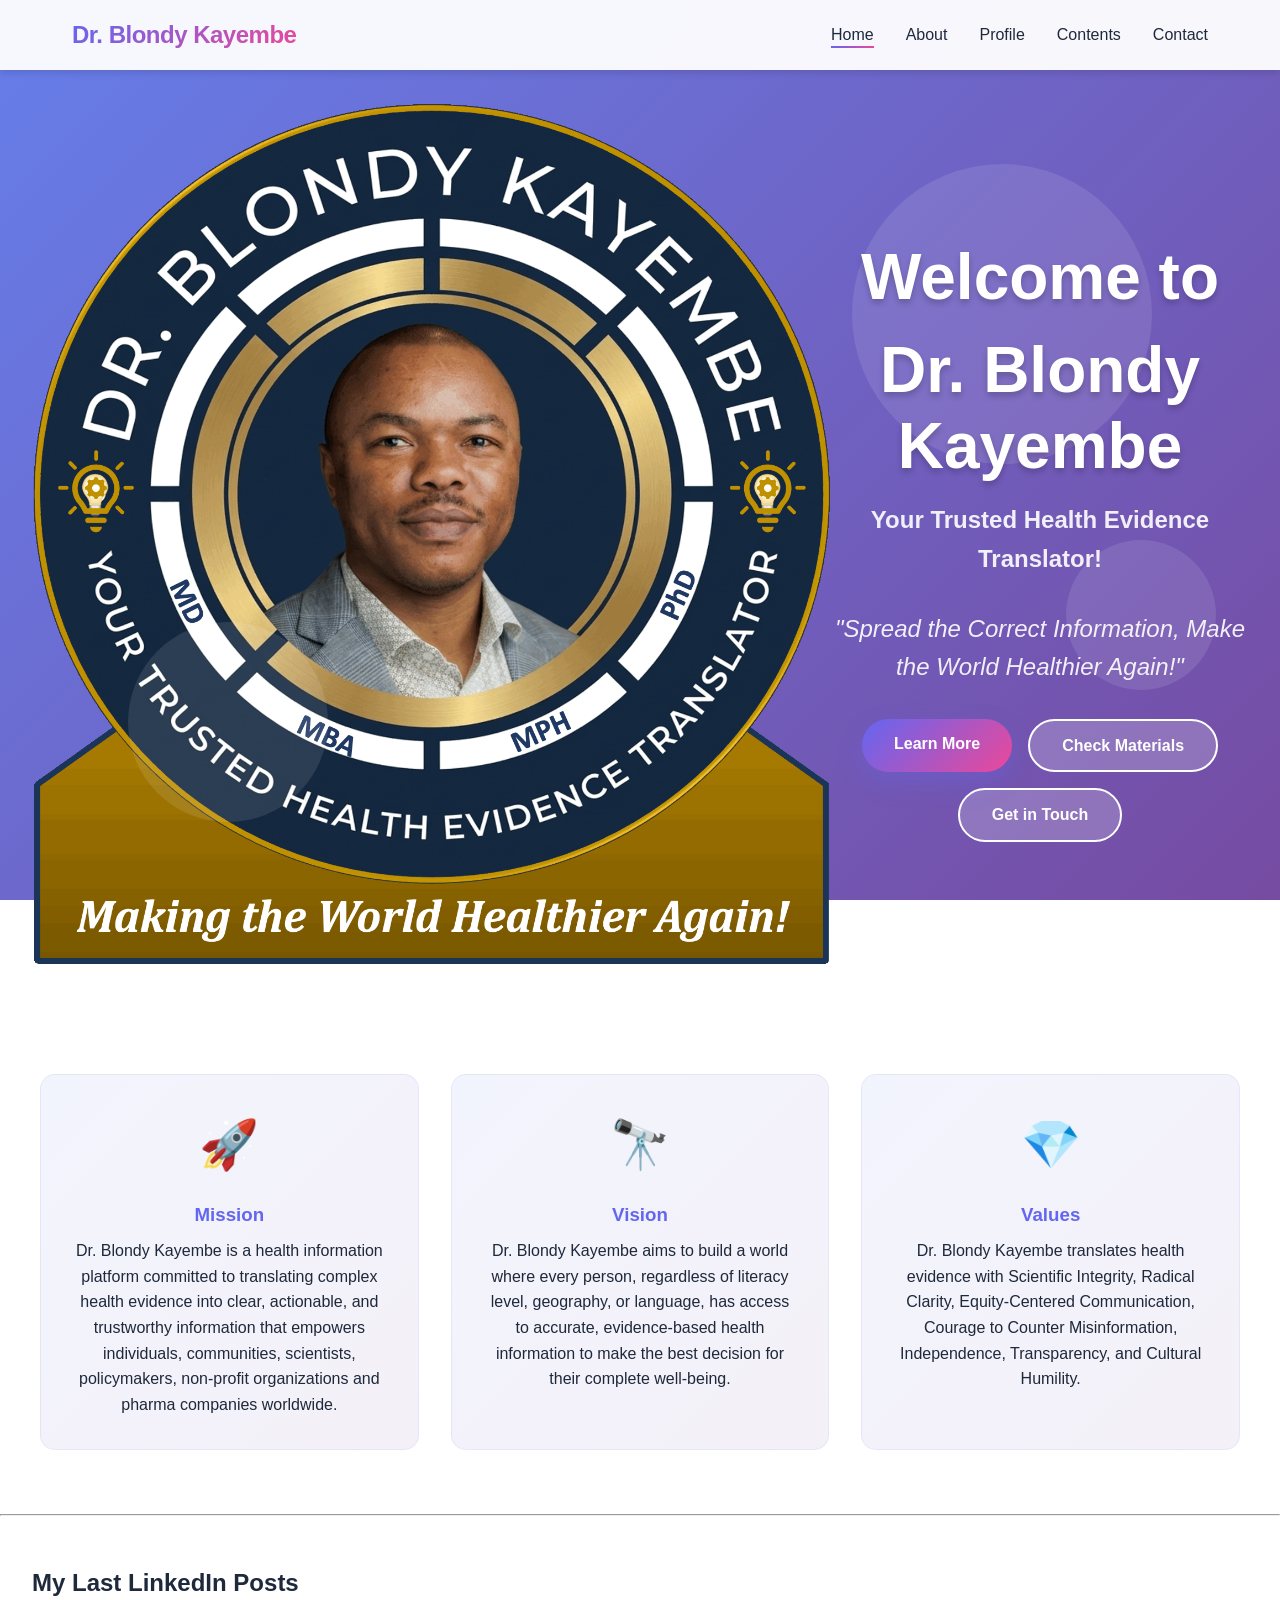
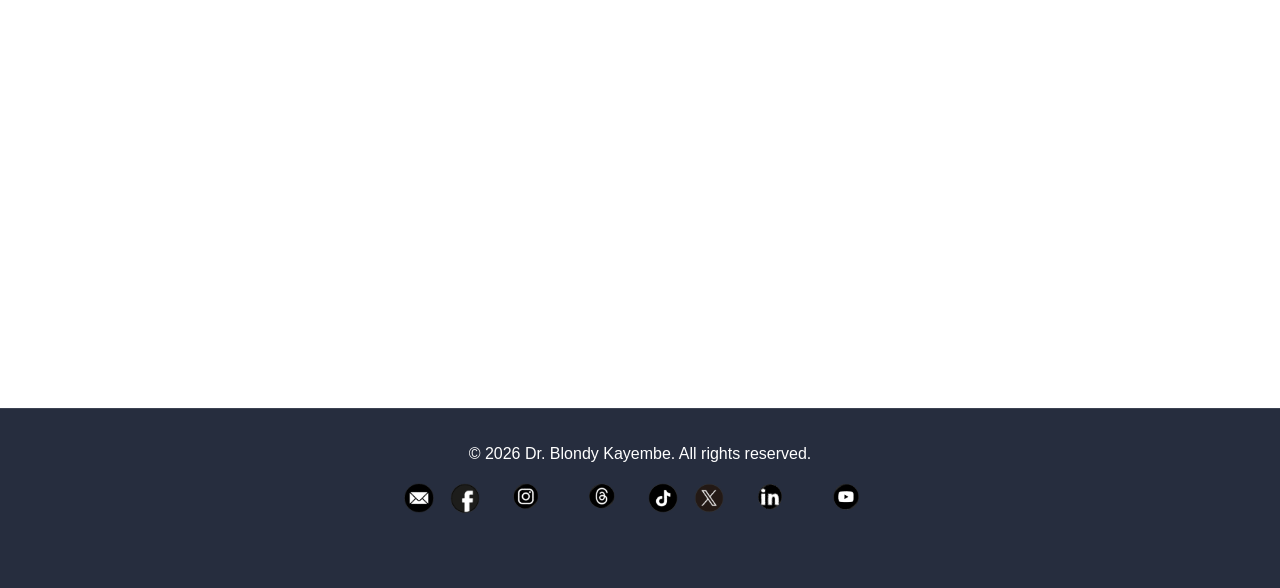
==== index.html @ 21283626 "Update index.html" ====
<!DOCTYPE html>
<html lang="en">
<head>
    <meta charset="UTF-8">
    <meta name="viewport" content="width=device-width, initial-scale=1.0">
    <title>Dr. Blondy Kayembe - Home</title>
    <link rel="stylesheet" href="styles.css">
</head>
<body>
    <nav class="navbar">
        <div class="nav-container">
            <a href="index.html" class="logo">Dr. Blondy Kayembe</a>
            <ul class="nav-menu">
                <li><a href="index.html" class="active">Home</a></li>
                <li><a href="about.html">About</a></li>
                <li><a href="profile.html">Profile</a></li>
                <li><a href="contents.html">Contents</a></li>
                <li><a href="contact.html">Contact</a></li>
            </ul>
        </div>
    </nav>

    <section class="hero">
        <div class="hero-content">
            <h1 class="hero-title">Welcome to</h1>
            <h1 class="hero-title">Dr. Blondy Kayembe</h1>
            <p class="hero-subtitle"><b>Your Trusted Health Evidence Translator!</b></p>
            <p class="hero-subtitle"><i>"Spread the Correct Information, Make the World Healthier Again!"</i></p>
            <div class="hero-buttons">
                <a href="about.html" class="btn btn-primary">Learn More</a>
                <a href="contents.html" class="btn btn-secondary">Check Materials</a>
                <a href="contact.html" class="btn btn-secondary">Get in Touch</a>
            </div>
        </div>
        <div class="hero-image">
            <img width="800" height="auto" src="profile.1.gif" alt="" class="profile-image">
        </div>
        <div class="hero-decoration">
            <div class="floating-shape shape-1"></div>
            <div class="floating-shape shape-2"></div>
            <div class="floating-shape shape-3"></div>
        </div>
    </section>

    <section class="highlights">
        <div class="highlights-container">
            <div class="highlight-card">
                <div class="card-icon">🚀</div>
                <h3>Mission</h3>
                <p>Dr. Blondy Kayembe is a health information platform committed to translating complex health evidence into clear, actionable, 
                    and trustworthy information that empowers individuals, communities, scientists, policymakers, 
                    non-profit organizations and pharma companies worldwide.</p>
            </div>
            <div class="highlight-card">
                <div class="card-icon">🔭</div>
                <h3>Vision</h3>
                <p>Dr. Blondy Kayembe aims to build a world where every person, regardless of literacy level, 
                    geography, or language, has access to accurate, evidence-based health information to make 
                    the best decision for their complete well-being.</p>
            </div>
            <div class="highlight-card">
                <div class="card-icon">💎</div>
                <h3>Values</h3>
                <p>Dr. Blondy Kayembe translates health evidence with Scientific Integrity, Radical Clarity, Equity-Centered 
                    Communication, Courage to Counter Misinformation, Independence, Transparency, and Cultural Humility.</p>
            </div>
        </div>
    </section>

	<hr class="separator">
	<!-- Section LinkedIn -->
	<section class="linkedin-embed">
		<header class="major">
			<h2>My Last LinkedIn Posts</h2>
		</header>
		<div class="linkedin-posts">
			<iframe id= linkedin-post-1 src="https://www.linkedin.com/embed/feed/update/urn:li:share:?collapsed=1" height="350" width="304" frameborder="0" allowfullscreen="" title="Post intégré 1"></iframe>
			<iframe id= linkedin-post-2 src="https://www.linkedin.com/embed/feed/update/urn:li:share:?collapsed=1" height="350" width="304" frameborder="0" allowfullscreen="" title="Post intégré 2"></iframe>
			<iframe id= linkedin-post-3 src="https://www.linkedin.com/embed/feed/update/urn:li:share:?collapsed=1" height="350" width="304" frameborder="0" allowfullscreen="" title="Post intégré 3"></iframe>
		</div>
	</section>
	
    <footer>
        <p>&copy; 2026 Dr. Blondy Kayembe. All rights reserved.</p>
        <div class="footer-links">
                        <p><a href="mailto:contact@drblondykayembe.com" target="_blank">
								<img src="/assets/logos/Mail.gif" alt="Mail" style="width: 30px; height: auto; cursor: pointer;"></a>
                            <a href="https://www.facebook.com/drblondykayembe" target="_blank">
								<img src="/assets/logos/Facebook.gif" alt="Facebook" style="width: 30px; height: auto; cursor: pointer;"></a>
							<a href="https://www.instagram.com/@drblondykayembe" target="_blank">
								<img src="/assets/logos/Instagram.gif" alt="Instagram" style="width: 60px; height: auto; cursor: pointer;"></a>
							<a href="https://www.threads.com/@drblondykayembe" target="_blank">
								<img src="/assets/logos/Threads.gif" alt="Threads" style="width: 60px; height: auto; cursor: pointer;"></a>
							<a href="https://www.tiktok.com/@drblondykayembe" target="_blank">
								<img src="/assets/logos/TikTok.gif" alt="TikTok" style="width: 30px; height: auto; cursor: pointer;"></a>
							<a href="https://www.x.com/drblondykayembe" target="_blank">
								<img src="/assets/logos/Twitter.gif" alt="Twitter" style="width: 30px; height: auto; cursor: pointer;"></a>
							<a href="https://www.linkedin.com/in/drblondykayembe" target="_blank">
								<img src="/assets/logos/LinkedIn.gif" alt="LinkedIn" style="width: 60px; height: auto; cursor: pointer;"></a>
							<a href="https://www.youtube.com/@drblondykayembe" target="_blank">
								<img src="/assets/logos/YouTube.gif" alt="YouTube" style="width: 60px; height: auto; cursor: pointer;"></a>
                        </p>
        </div>
	
    </footer>
</body>
</html>
---- styles.css ----
* {
    margin: 0;
    padding: 0;
    box-sizing: border-box;
}

:root {
    --primary-color: #6366f1;
    --secondary-color: #ec4899;
    --accent-color: #f59e0b;
    --dark-bg: #0f172a;
    --light-bg: #f8fafc;
    --text-dark: #1e293b;
    --text-light: #64748b;
    --border-color: #e2e8f0;
}

body {
    font-family: 'Segoe UI', Tahoma, Geneva, Verdana, sans-serif;
    background: linear-gradient(135deg, #667eea 0%, #764ba2 100%);
    background-attachment: fixed;
    color: var(--text-dark);
    line-height: 1.6;
    overflow-x: hidden;
}

/* Navigation */
.navbar {
    background: rgba(255, 255, 255, 0.95);
    backdrop-filter: blur(10px);
    padding: 1rem 0;
    position: sticky;
    top: 0;
    z-index: 1000;
    box-shadow: 0 4px 6px rgba(0, 0, 0, 0.1);
}

.nav-container {
    max-width: 1200px;
    margin: 0 auto;
    padding: 0 2rem;
    display: flex;
    justify-content: space-between;
    align-items: center;
}

.logo {
    font-size: 1.5rem;
    font-weight: 700;
    background: linear-gradient(135deg, var(--primary-color), var(--secondary-color));
    -webkit-background-clip: text;
    -webkit-text-fill-color: transparent;
    background-clip: text;
    text-decoration: none;
    letter-spacing: -0.5px;
}

.nav-menu {
    display: flex;
    list-style: none;
    gap: 2rem;
}

.nav-menu a {
    text-decoration: none;
    color: var(--text-dark);
    font-weight: 500;
    transition: all 0.3s ease;
    position: relative;
}

.nav-menu a::after {
    content: '';
    position: absolute;
    width: 0;
    height: 2px;
    bottom: -5px;
    left: 0;
    background: linear-gradient(135deg, var(--primary-color), var(--secondary-color));
    transition: width 0.3s ease;
}

.nav-menu a:hover::after,
.nav-menu a.active::after {
    width: 100%;
}

/* Hero Section */
.hero {
    min-height: 90vh;
    display: flex;
    align-items: center;
    justify-content: center;
    position: relative;
    overflow: hidden;
    padding: 2rem;
}

.hero-content {
    z-index: 10;
    text-align: center;
    max-width: 800px;
}

.hero-title {
    font-size: 4rem;
    font-weight: 800;
    color: white;
    margin-bottom: 1rem;
    line-height: 1.2;
    text-shadow: 0 4px 6px rgba(0, 0, 0, 0.2);
    animation: fadeInUp 0.8s ease;
}

.hero-subtitle {
    font-size: 1.5rem;
    color: rgba(255, 255, 255, 0.9);
    margin-bottom: 2rem;
    animation: fadeInUp 0.8s ease 0.2s both;
}

.hero-buttons {
    display: flex;
    gap: 1rem;
    justify-content: center;
    flex-wrap: wrap;
    animation: fadeInUp 0.8s ease 0.4s both;
}

.hero-image {
    order: -1;
    flex: 1;
}

/* Buttons */
.btn {
    padding: 0.75rem 2rem;
    border-radius: 50px;
    text-decoration: none;
    font-weight: 600;
    transition: all 0.3s ease;
    border: none;
    cursor: pointer;
    font-size: 1rem;
    display: inline-block;
}

.btn-primary {
    background: linear-gradient(135deg, var(--primary-color), var(--secondary-color));
    color: white;
    box-shadow: 0 10px 25px rgba(99, 102, 241, 0.3);
}

.btn-primary:hover {
    transform: translateY(-2px);
    box-shadow: 0 15px 35px rgba(99, 102, 241, 0.4);
}

.btn-secondary {
    background: rgba(255, 255, 255, 0.2);
    color: white;
    border: 2px solid white;
    backdrop-filter: blur(10px);
}

.btn-secondary:hover {
    background: rgba(255, 255, 255, 0.3);
    transform: translateY(-2px);
}

/* Floating Shapes */
.hero-decoration {
    position: absolute;
    width: 100%;
    height: 100%;
    top: 0;
    left: 0;
    overflow: hidden;
}

.floating-shape {
    position: absolute;
    border-radius: 50%;
    opacity: 0.1;
}

.shape-1 {
    width: 300px;
    height: 300px;
    background: white;
    top: 10%;
    right: 10%;
    animation: float 6s ease-in-out infinite;
}

.shape-2 {
    width: 200px;
    height: 200px;
    background: white;
    bottom: 20%;
    left: 10%;
    animation: float 8s ease-in-out infinite 1s;
}

.shape-3 {
    width: 150px;
    height: 150px;
    background: white;
    top: 50%;
    right: 5%;
    animation: float 7s ease-in-out infinite 0.5s;
}

@keyframes float {
    0%, 100% { transform: translateY(0px); }
    50% { transform: translateY(-20px); }
}

@keyframes fadeInUp {
    from {
        opacity: 0;
        transform: translateY(30px);
    }
    to {
        opacity: 1;
        transform: translateY(0);
    }
}

/* Highlights Section */
.highlights {
    padding: 4rem 2rem;
    background: white;
}

.highlights-container {
    max-width: 1200px;
    margin: 0 auto;
    display: grid;
    grid-template-columns: repeat(auto-fit, minmax(250px, 1fr));
    gap: 2rem;
}

.highlight-card {
    background: linear-gradient(135deg, #667eea15, #764ba215);
    padding: 2rem;
    border-radius: 15px;
    text-align: center;
    transition: all 0.3s ease;
    border: 1px solid rgba(102, 126, 234, 0.1);
}

.highlight-card:hover {
    transform: translateY(-10px);
    box-shadow: 0 20px 40px rgba(102, 126, 234, 0.15);
}

.card-icon {
    font-size: 3rem;
    margin-bottom: 1rem;
}

.highlight-card h3 {
    color: var(--primary-color);
    margin-bottom: 0.5rem;
}

/* Page Header */
.page-header {
    padding: 4rem 2rem 2rem;
    text-align: center;
    color: white;
}

.page-header h1 {
    font-size: 3rem;
    margin-bottom: 0.5rem;
}

.page-subtitle {
    font-size: 1.2rem;
    opacity: 0.9;
}

/* Main Content Wrapper */
section:not(.hero):not(.highlights) {
    background: white;
    padding: 3rem 2rem;
}

/* About Section */
.about-container {
    max-width: 1200px;
    margin: 0 auto;
    display: grid;
    grid-template-columns: 1fr 1fr;
    gap: 4rem;
    align-items: center;
}

.about-text h2 {
    color: var(--primary-color);
    font-size: 2.5rem;
    margin-bottom: 1.5rem;
}

.about-text h3 {
    color: var(--secondary-color);
    margin-top: 2rem;
    margin-bottom: 1rem;
}

.about-text p {
    color: var(--text-light);
    margin-bottom: 1rem;
    line-height: 1.8;
}

.skills-list {
    list-style: none;
    display: grid;
    grid-template-columns: 1fr 1fr;
    gap: 1rem;
}

.skills-list li {
    background: linear-gradient(135deg, rgba(99, 102, 241, 0.1), rgba(236, 72, 153, 0.1));
    padding: 0.75rem 1rem;
    border-radius: 10px;
    border-left: 3px solid var(--primary-color);
}

.profile-container {
    position: relative;
    height: 400px;
    display: flex;
    align-items: center;
    justify-content: center;
}

.profile-shape {
    width: 250px;
    height: 250px;
    background: linear-gradient(135deg, var(--primary-color), var(--secondary-color));
    border-radius: 30px;
    box-shadow: 0 20px 60px rgba(99, 102, 241, 0.3);
    animation: profilePulse 3s ease-in-out infinite;
}

@keyframes profilePulse {
    0%, 100% { transform: scale(1); }
    50% { transform: scale(1.05); }
}

/* Contents Section */
.contents-container {
    max-width: 1200px;
    margin: 0 auto;
    display: grid;
    grid-template-columns: repeat(auto-fit, minmax(300px, 1fr));
    gap: 2rem;
}

.content-item {
    padding: 2rem;
    background: linear-gradient(135deg, #667eea15, #764ba215);
    border-radius: 15px;
    border-left: 4px solid var(--primary-color);
    transition: all 0.3s ease;
    position: relative;
    overflow: hidden;
}

.content-item::before {
    content: '';
    position: absolute;
    top: 0;
    right: 0;
    width: 100px;
    height: 100px;
    background: linear-gradient(135deg, var(--primary-color), var(--secondary-color));
    opacity: 0.1;
    border-radius: 50%;
}

.content-item:hover {
    transform: translateY(-10px);
    box-shadow: 0 20px 40px rgba(102, 126, 234, 0.15);
}

.content-number {
    font-size: 2.5rem;
    font-weight: 700;
    color: var(--primary-color);
    opacity: 0.2;
    position: absolute;
    top: 1rem;
    right: 1.5rem;
}

.content-item h3 {
    color: var(--primary-color);
    margin-bottom: 0.5rem;
    position: relative;
    z-index: 1;
}

.content-item p {
    color: var(--text-light);
    margin-bottom: 1.5rem;
    position: relative;
    z-index: 1;
}

.content-link {
    color: var(--secondary-color);
    text-decoration: none;
    font-weight: 600;
    transition: all 0.3s ease;
    display: inline-block;
    position: relative;
    z-index: 1;
}

.content-link::after {
    content: '';
    position: absolute;
    width: 0;
    height: 2px;
    bottom: -5px;
    left: 0;
    background: var(--secondary-color);
    transition: width 0.3s ease;
}

.content-link:hover::after {
    width: 100%;
}

/* CTA Section */
.cta-section {
    text-align: center;
    padding: 3rem 2rem;
    background: linear-gradient(135deg, var(--primary-color), var(--secondary-color));
    color: white;
}

.cta-section h2 {
    font-size: 2rem;
    margin-bottom: 0.5rem;
}

.cta-section p {
    font-size: 1.1rem;
    margin-bottom: 2rem;
    opacity: 0.9;
}

/* Contact Section */
.contact-container {
    max-width: 1200px;
    margin: 0 auto;
    display: grid;
    grid-template-columns: 1fr 1fr;
    gap: 4rem;
}

.contact-info h2 {
    color: var(--primary-color);
    font-size: 2rem;
    margin-bottom: 1rem;
}

.contact-info > p {
    color: var(--text-light);
    margin-bottom: 2rem;
    line-height: 1.8;
}

.contact-methods {
    display: flex;
    flex-direction: column;
    gap: 1.5rem;
}

.contact-method {
    padding: 1.5rem;
    background: linear-gradient(135deg, #667eea15, #764ba215);
    border-radius: 10px;
}

.method-icon {
    font-size: 2rem;
    margin-bottom: 0.5rem;
}

.contact-method h3 {
    color: var(--primary-color);
    margin-bottom: 0.5rem;
}

.contact-method p {
    color: var(--text-light);
}

.contact-method a {
    color: var(--secondary-color);
    text-decoration: none;
    font-weight: 600;
}

.contact-form {
    display: flex;
    flex-direction: column;
    gap: 1.5rem;
}

.form-group input,
.form-group textarea {
    width: 100%;
    padding: 0.75rem 1rem;
    border: 2px solid var(--border-color);
    border-radius: 10px;
    font-family: inherit;
    font-size: 1rem;
    transition: all 0.3s ease;
}

.form-group input:focus,
.form-group textarea:focus {
    outline: none;
    border-color: var(--primary-color);
    box-shadow: 0 0 0 3px rgba(99, 102, 241, 0.1);
}

/* Profile Section Styles */
.profile-section {
    background: white;
    padding: 3rem 2rem;
}

.profile-main-container {
    max-width: 1200px;
    margin: 0 auto;
}

.profile-card {
    background: white;
    border-radius: 15px;
    margin-bottom: 2rem;
    border: 1px solid rgba(102, 126, 234, 0.1);
    box-shadow: 0 4px 15px rgba(0, 0, 0, 0.05);
    overflow: hidden;
    transition: all 0.3s ease;
}

.profile-card:hover {
    box-shadow: 0 10px 30px rgba(102, 126, 234, 0.15);
}

.card-header {
    background: linear-gradient(135deg, rgba(99, 102, 241, 0.1), rgba(236, 72, 153, 0.1));
    padding: 1.5rem 2rem;
    border-bottom: 2px solid var(--primary-color);
}

.section-title {
    color: var(--primary-color);
    font-size: 1.8rem;
    margin: 0;
}

.card-content {
    padding: 2rem;
}

/* Education Items */
.education-item {
    display: flex;
    gap: 2rem;
    margin-bottom: 2rem;
    padding-bottom: 2rem;
    border-bottom: 1px solid var(--border-color);
}

.education-item:last-child {
    border-bottom: none;
    margin-bottom: 0;
    padding-bottom: 0;
}

.degree-badge {
    background: linear-gradient(135deg, var(--primary-color), var(--secondary-color));
    color: white;
    padding: 0.5rem 1rem;
    border-radius: 10px;
    font-weight: 700;
    min-width: 60px;
    text-align: center;
    height: fit-content;
}

.degree-info h3 {
    color: var(--primary-color);
    margin-bottom: 0.5rem;
}

.institution {
    color: var(--secondary-color);
    font-weight: 600;
    margin-bottom: 0.25rem;
}

.location {
    color: var(--text-light);
    font-size: 0.95rem;
    font-style: italic;
}

/* Work Experience Items */
.work-item {
    display: flex;
    gap: 2rem;
    margin-bottom: 2rem;
    padding-bottom: 2rem;
    border-bottom: 1px solid var(--border-color);
}

.work-item:last-child {
    border-bottom: none;
    margin-bottom: 0;
    padding-bottom: 0;
}

.work-period {
    background: linear-gradient(135deg, var(--accent-color), #fb923c);
    color: white;
    padding: 0.5rem 1rem;
    border-radius: 10px;
    font-weight: 700;
    min-width: 100px;
    text-align: center;
    height: fit-content;
}

.work-info h3 {
    color: var(--primary-color);
    margin-bottom: 0.5rem;
}

.work-company {
    color: var(--secondary-color);
    font-weight: 600;
    margin-bottom: 0.25rem;
}

.work-location {
    color: var(--text-light);
    font-size: 0.95rem;
    font-style: italic;
}

/* Publication Subsections */
.publication-subsection {
    margin-bottom: 2.5rem;
}

.publication-subsection:last-child {
    margin-bottom: 0;
}

.subsection-title {
    color: var(--secondary-color);
    font-size: 1.3rem;
    margin-bottom: 1rem;
    padding-bottom: 0.75rem;
    border-bottom: 2px solid var(--primary-color);
}

.publication-list {
    list-style: none;
    padding-left: 0;
}

.publication-list li {
    color: var(--text-light);
    line-height: 1.8;
    margin-bottom: 1.2rem;
    padding-left: 1.5rem;
    position: relative;
}

.publication-list li::before {
    content: '•';
    position: absolute;
    left: 0;
    color: var(--primary-color);
    font-weight: bold;
    font-size: 1.2rem;
}

.publication-list li strong {
    color: var(--primary-color);
}

/* Footer */
footer {
    background: rgba(15, 23, 42, 0.9);
    color: white;
    padding: 2rem;
    text-align: center;
    border-top: 1px solid rgba(255, 255, 255, 0.1);
}

.footer-links {
    margin-top: 1rem;
    display: flex;
    justify-content: center;
    gap: 2rem;
}

.footer-links a {
    color: var(--primary-color);
    text-decoration: none;
    transition: all 0.3s ease;
}

.footer-links a:hover {
    color: var(--secondary-color);
    text-decoration: underline;
}

.footer-links p {
    color: white;
    display: flex;
    flex-wrap: wrap;
    gap: 1rem;
    justify-content: center;
}

/* Responsive Design */
@media (max-width: 768px) {
    .hero-title {
        font-size: 2.5rem;
    }

    .hero-subtitle {
        font-size: 1.2rem;
    }

    .nav-menu {
        gap: 0.75rem;
        font-size: 0.9rem;
    }

    .about-container,
    .contact-container {
        grid-template-columns: 1fr;
    }

    .profile-shape {
        width: 200px;
        height: 200px;
    }

    .page-header h1 {
        font-size: 2rem;
    }

    .nav-menu {
        flex-wrap: wrap;
    }

    .education-item,
    .work-item {
        flex-direction: column;
        gap: 1rem;
    }

    .degree-badge,
    .work-period {
        min-width: auto;
        width: fit-content;
    }

    .section-title {
        font-size: 1.4rem;
    }

    .subsection-title {
        font-size: 1.1rem;
    }
}

/* ===== DARK MODE ===== */
html[data-theme="dark"] {
    --primary-color: #818cf8;
    --secondary-color: #ec4899;
    --accent-color: #fbbf24;
    --dark-bg: #0f172a;
    --light-bg: #1e293b;
    --text-dark: #f1f5f9;
    --text-light: #cbd5e1;
    --border-color: #334155;
}

html[data-theme="dark"] body {
    background: #0f172a;
    color: #f1f5f9;
}

html[data-theme="dark"] .navbar {
    background: rgba(15, 23, 42, 0.95);
}

html[data-theme="dark"] section:not(.hero):not(.highlights) {
    background: #1e293b;
}

html[data-theme="dark"] .content-card,
html[data-theme="dark"] .highlight-card,
html[data-theme="dark"] .contact-method,
html[data-theme="dark"] .modal-content {
    background: #1e293b;
    border-color: rgba(148, 163, 184, 0.2);
}

html[data-theme="dark"] input,
html[data-theme="dark"] textarea,
html[data-theme="dark"] select {
    background: #334155;
    color: #f1f5f9;
    border-color: #475569;
}

html[data-theme="dark"] input:focus,
html[data-theme="dark"] textarea:focus,
html[data-theme="dark"] select:focus {
    border-color: #818cf8;
}

/* Dark mode toggle button */
.dark-mode-toggle {
    background: none;
    border: none;
    font-size: 1.5rem;
    cursor: pointer;
    transition: transform 0.3s ease;
    padding: 0.5rem;
}

.dark-mode-toggle:hover {
    transform: scale(1.2);
}

/* ===== CONTENT DETAIL MODAL ===== */
.content-detail-modal-content {
    max-width: 900px;
    max-height: 90vh;
    overflow-y: auto;
}

.detail-header {
    padding: 2rem;
    background: linear-gradient(135deg, var(--primary-color), var(--secondary-color));
    color: white;
    border-radius: 15px 15px 0 0;
}

.detail-header h1 {
    margin: 0 0 1rem 0;
    font-size: 2rem;
}

.detail-meta {
    display: flex;
    gap: 1rem;
    flex-wrap: wrap;
}

.detail-date,
.detail-type {
    background: rgba(255, 255, 255, 0.2);
    padding: 0.5rem 1rem;
    border-radius: 20px;
    font-size: 0.9rem;
}

.detail-content {
    padding: 2rem;
}

/* Rating Section */
.rating-section,
.share-section,
.comments-section {
    margin-bottom: 2rem;
    padding-bottom: 2rem;
    border-bottom: 2px solid var(--border-color);
}

.rating-section h3,
.share-section h3,
.comments-section h3 {
    color: var(--primary-color);
    margin-bottom: 1rem;
}

.rating-display {
    display: flex;
    align-items: center;
    gap: 1rem;
}

.stars {
    display: flex;
    gap: 0.5rem;
}

.star {
    font-size: 2rem;
    cursor: pointer;
    color: #d1d5db;
    transition: all 0.2s ease;
}

.star:hover,
.star.active {
    color: var(--accent-color);
    transform: scale(1.2);
}

.star.filled {
    color: var(--accent-color);
}

.rating-text {
    color: var(--text-light);
    font-weight: 500;
}

/* Share Section */
.share-buttons {
    display: flex;
    gap: 1rem;
    flex-wrap: wrap;
}

.share-btn {
    width: 50px;
    height: 50px;
    border-radius: 50%;
    border: 2px solid var(--primary-color);
    background: white;
    color: var(--primary-color);
    cursor: pointer;
    font-weight: 700;
    font-size: 1.2rem;
    transition: all 0.3s ease;
    display: flex;
    align-items: center;
    justify-content: center;
}

.share-btn:hover {
    background: var(--primary-color);
    color: white;
    transform: translateY(-3px);
    box-shadow: 0 10px 25px rgba(99, 102, 241, 0.3);
}

.facebook-share:hover { border-color: #1877f2; }
.twitter-share:hover { border-color: #000000; }
.whatsapp-share:hover { border-color: #25d366; }
.linkedin-share:hover { border-color: #0a66c2; }
.email-share:hover { border-color: #ea4335; }
.copy-link:hover { border-color: #6366f1; }

html[data-theme="dark"] .share-btn {
    background: #334155;
}

html[data-theme="dark"] .share-btn:hover {
    background: var(--primary-color);
}

/* Comments Section */
.comment-form {
    display: flex;
    flex-direction: column;
    gap: 1rem;
    margin-bottom: 2rem;
    padding: 1.5rem;
    background: linear-gradient(135deg, #667eea15, #764ba215);
    border-radius: 10px;
}

.comment-input {
    padding: 1rem;
    border: 2px solid var(--border-color);
    border-radius: 8px;
    font-family: inherit;
    font-size: 1rem;
    resize: vertical;
}

.comment-input:focus {
    outline: none;
    border-color: var(--primary-color);
    box-shadow: 0 0 0 3px rgba(99, 102, 241, 0.1);
}

.comments-list {
    display: flex;
    flex-direction: column;
    gap: 1rem;
}

.comment {
    padding: 1.5rem;
    background: linear-gradient(135deg, #667eea08, #764ba208);
    border-left: 3px solid var(--primary-color);
    border-radius: 8px;
    animation: slideIn 0.3s ease;
}

.comment-header {
    display: flex;
    justify-content: space-between;
    align-items: center;
    margin-bottom: 0.5rem;
}

.comment-header strong {
    color: var(--primary-color);
}

.comment-date {
    color: var(--text-light);
    font-size: 0.85rem;
}

.comment-text {
    color: var(--text-dark);
    line-height: 1.6;
    margin: 0;
}

.no-comments {
    text-align: center;
    color: var(--text-light);
    padding: 2rem;
    font-style: italic;
}

/* Detail Actions */
.detail-actions {
    display: flex;
    gap: 1rem;
    margin-top: 2rem;
    padding-top: 2rem;
    border-top: 2px solid var(--border-color);
}

.detail-actions .btn {
    flex: 1;
}

/* ===== PRINT STYLES ===== */
.print-modal-content {
    max-width: 900px;
    max-height: 90vh;
    overflow-y: auto;
}

.print-header {
    display: flex;
    justify-content: space-between;
    align-items: center;
    padding: 2rem;
    border-bottom: 2px solid var(--border-color);
    gap: 1rem;
}

.print-header h1 {
    margin: 0;
    flex: 1;
    color: var(--primary-color);
}

.print-preview {
    padding: 2rem;
}

.print-content {
    background: white;
    padding: 2rem;
    border-radius: 10px;
}

.print-content h1 {
    color: var(--primary-color);
    margin-bottom: 1rem;
}

.print-meta {
    color: var(--text-light);
    margin-bottom: 2rem;
    padding-bottom: 1rem;
    border-bottom: 1px solid var(--border-color);
}

.print-content img {
    max-width: 100%;
    height: auto;
    margin: 2rem 0;
    border-radius: 8px;
}

.print-footer {
    margin-top: 3rem;
    padding-top: 2rem;
    border-top: 1px solid var(--border-color);
    text-align: center;
    color: var(--text-light);
    font-size: 0.9rem;
}

/* Print Preview Styles */
@media print {
    body {
        background: white;
    }

    .navbar,
    .content-controls,
    .filter-controls,
    .detail-actions,
    .card-actions,
    .print-header,
    .close,
    .favorite-btn,
    .share-buttons,
    .comment-form {
        display: none !important;
    }

    .print-modal-content,
    .content-detail-modal-content {
        margin: 0;
        padding: 0;
        max-width: 100%;
        max-height: 100%;
        box-shadow: none;
        border: none;
    }

    .modal {
        position: static;
        z-index: auto;
    }

    .print-content {
        page-break-inside: avoid;
        box-shadow: none;
        border: none;
        padding: 0;
    }

    .print-content img {
        page-break-inside: avoid;
        max-width: 100%;
    }
}

/* ===== SHARE MODAL ===== */
.share-modal-content {
    max-width: 500px;
}

.share-modal-content h2 {
    color: var(--primary-color);
    margin-top: 0;
}

.share-options {
    display: flex;
    flex-direction: column;
    gap: 2rem;
}

.share-option {
    padding: 1.5rem;
    background: linear-gradient(135deg, #667eea15, #764ba215);
    border-radius: 10px;
}

.share-option h4 {
    color: var(--secondary-color);
    margin-top: 0;
    margin-bottom: 1rem;
}

.copy-link-box {
    display: flex;
    gap: 1rem;
}

.share-link-input {
    flex: 1;
    padding: 0.75rem;
    border: 2px solid var(--border-color);
    border-radius: 8px;
    font-family: monospace;
    font-size: 0.9rem;
}

.qr-code-container {
    text-align: center;
    padding: 1rem;
    background: white;
    border-radius: 8px;
}

.qr-code-container canvas {
    max-width: 200px;
}

/* ===== CARD STATS ===== */
.card-stats {
    display: flex;
    gap: 1rem;
    margin-bottom: 1rem;
    color: var(--text-light);
    font-size: 0.9rem;
}

.stat {
    display: flex;
    align-items: center;
    gap: 0.25rem;
}

/* ===== RESPONSIVE ADJUSTMENTS ===== */
@media (max-width: 768px) {
    .detail-header {
        padding: 1.5rem;
    }

    .detail-header h1 {
        font-size: 1.5rem;
    }

    .detail-meta {
        flex-direction: column;
    }

    .detail-content {
        padding: 1rem;
    }

    .share-buttons {
        justify-content: space-around;
    }

    .print-header {
        flex-direction: column;
        align-items: flex-start;
    }

    .rating-section,
    .share-section,
    .comments-section {
        margin-bottom: 1.5rem;
        padding-bottom: 1.5rem;
    }

    .detail-actions {
        flex-direction: column;
    }

    .print-content {
        padding: 1rem;
    }
}

@media (max-width: 480px) {
    .share-btn {
        width: 40px;
        height: 40px;
        font-size: 1rem;
    }

    .star {
        font-size: 1.5rem;
    }

    .copy-link-box {
        flex-direction: column;
    }

    .share-link-input {
        width: 100%;
    }
}
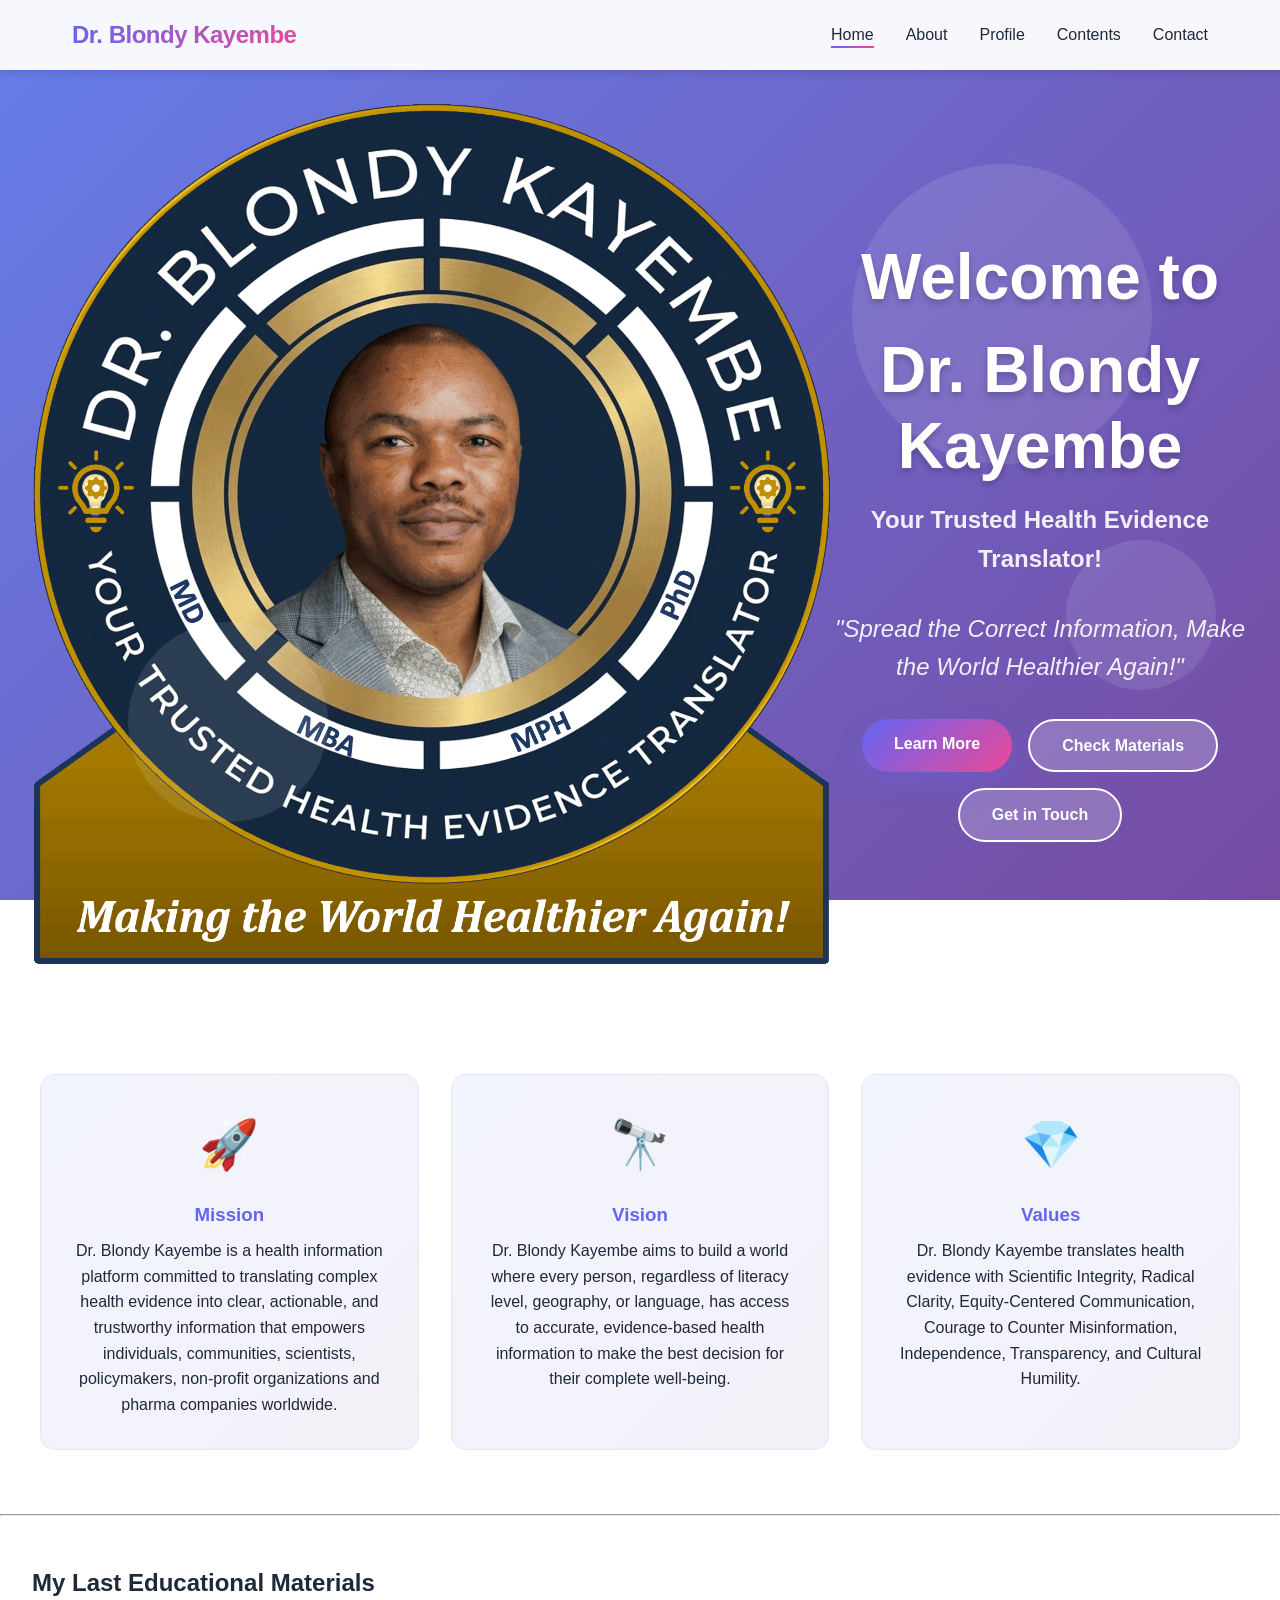
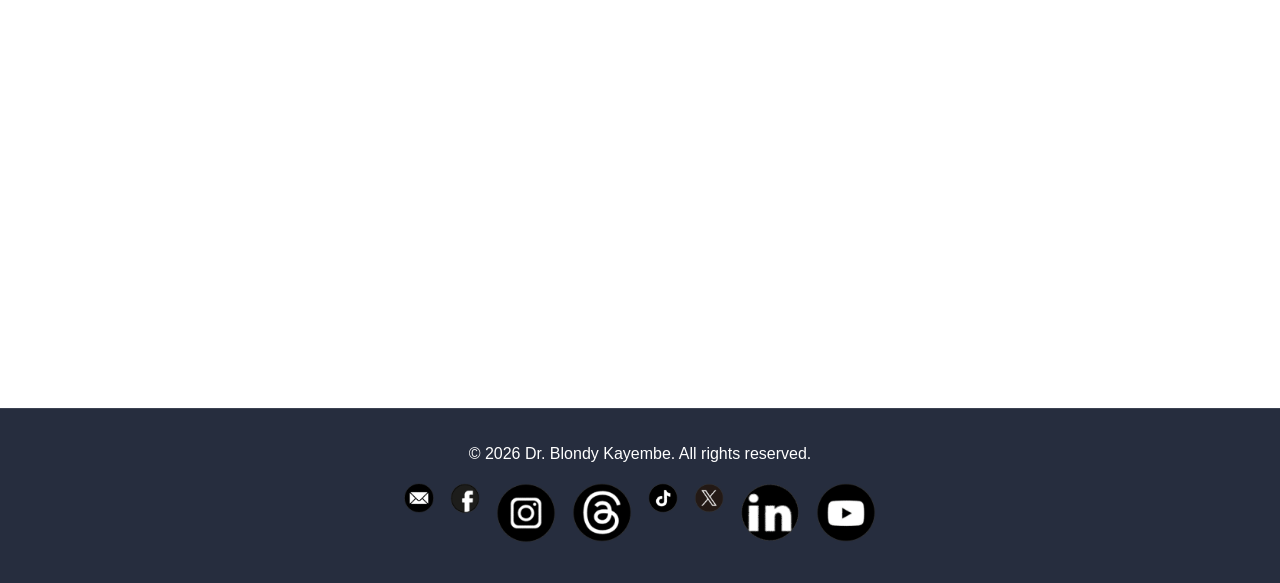
==== commit 3d3a6194: "Update index.html" ====
--- a/index.html
+++ b/index.html
@@ -71,7 +71,7 @@
 	<!-- Section LinkedIn -->
 	<section class="linkedin-embed">
 		<header class="major">
-			<h2>My Last LinkedIn Posts</h2>
+			<h2>My Last Educational Materials</h2>
 		</header>
 		<div class="linkedin-posts">
 			<iframe id= linkedin-post-1 src="https://www.linkedin.com/embed/feed/update/urn:li:share:?collapsed=1" height="350" width="304" frameborder="0" allowfullscreen="" title="Post intégré 1"></iframe>
@@ -88,17 +88,17 @@
                             <a href="https://www.facebook.com/drblondykayembe" target="_blank">
 								<img src="/assets/logos/Facebook.gif" alt="Facebook" style="width: 30px; height: auto; cursor: pointer;"></a>
 							<a href="https://www.instagram.com/@drblondykayembe" target="_blank">
-								<img src="/assets/logos/Instagram.gif" alt="Instagram" style="width: 60px; height: auto; cursor: pointer;"></a>
+								<img src="/assets/logos/Instagram2.gif" alt="Instagram" style="width: 60px; height: auto; cursor: pointer;"></a>
 							<a href="https://www.threads.com/@drblondykayembe" target="_blank">
-								<img src="/assets/logos/Threads.gif" alt="Threads" style="width: 60px; height: auto; cursor: pointer;"></a>
+								<img src="/assets/logos/Threads2.gif" alt="Threads" style="width: 60px; height: auto; cursor: pointer;"></a>
 							<a href="https://www.tiktok.com/@drblondykayembe" target="_blank">
 								<img src="/assets/logos/TikTok.gif" alt="TikTok" style="width: 30px; height: auto; cursor: pointer;"></a>
 							<a href="https://www.x.com/drblondykayembe" target="_blank">
 								<img src="/assets/logos/Twitter.gif" alt="Twitter" style="width: 30px; height: auto; cursor: pointer;"></a>
 							<a href="https://www.linkedin.com/in/drblondykayembe" target="_blank">
-								<img src="/assets/logos/LinkedIn.gif" alt="LinkedIn" style="width: 60px; height: auto; cursor: pointer;"></a>
+								<img src="/assets/logos/LinkedIn2.gif" alt="LinkedIn" style="width: 60px; height: auto; cursor: pointer;"></a>
 							<a href="https://www.youtube.com/@drblondykayembe" target="_blank">
-								<img src="/assets/logos/YouTube.gif" alt="YouTube" style="width: 60px; height: auto; cursor: pointer;"></a>
+								<img src="/assets/logos/YouTube2.gif" alt="YouTube" style="width: 60px; height: auto; cursor: pointer;"></a>
                         </p>
         </div>
 	
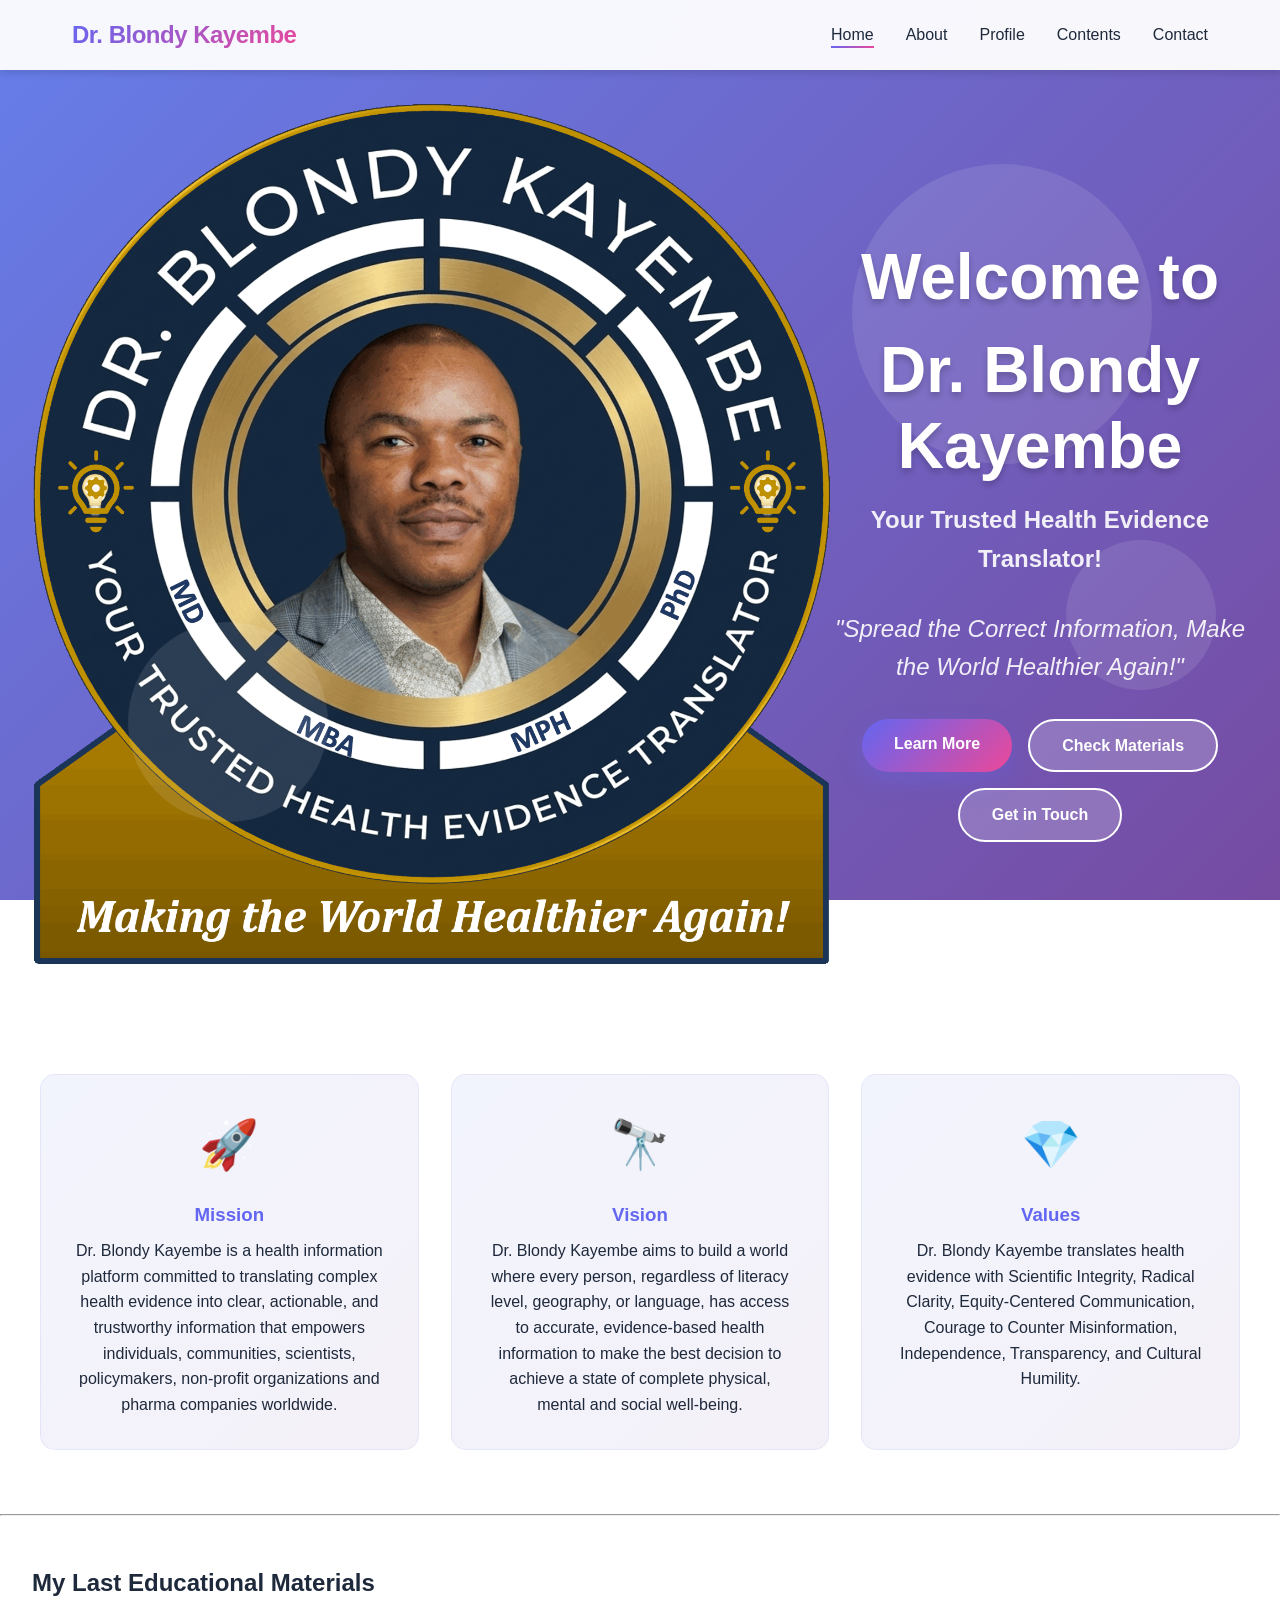
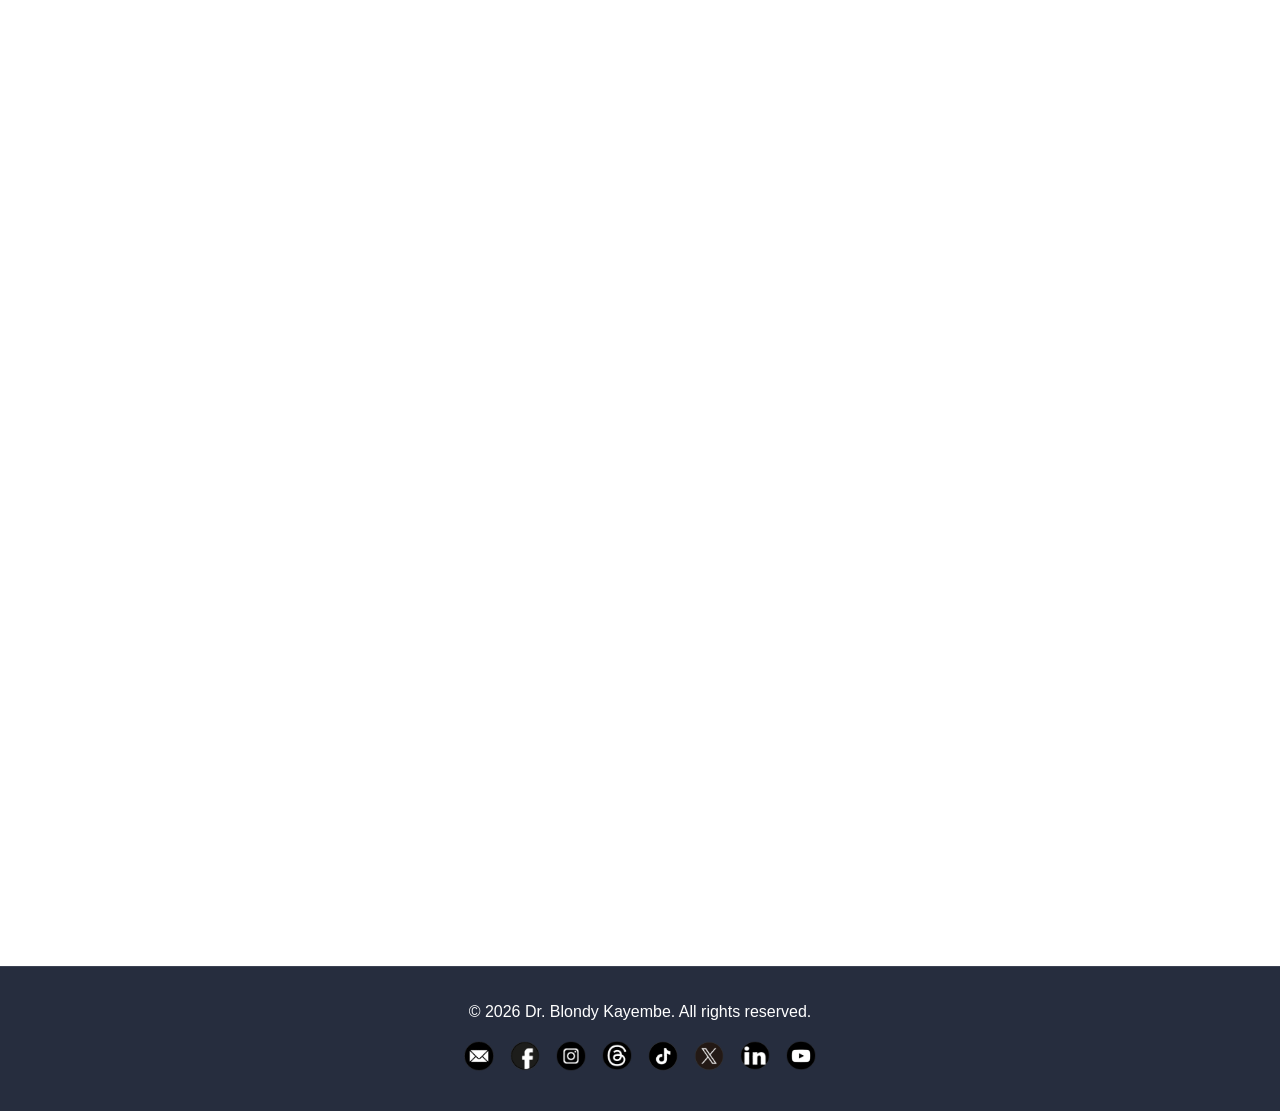
==== commit 46b0a9fc: "Update index.html" ====
--- a/index.html
+++ b/index.html
@@ -56,7 +56,7 @@
                 <h3>Vision</h3>
                 <p>Dr. Blondy Kayembe aims to build a world where every person, regardless of literacy level, 
                     geography, or language, has access to accurate, evidence-based health information to make 
-                    the best decision for their complete well-being.</p>
+                    the best decision to achieve a state of complete physical, mental and social well-being.</p>
             </div>
             <div class="highlight-card">
                 <div class="card-icon">💎</div>
@@ -74,9 +74,9 @@
 			<h2>My Last Educational Materials</h2>
 		</header>
 		<div class="linkedin-posts">
-			<iframe id= linkedin-post-1 src="https://www.linkedin.com/embed/feed/update/urn:li:share:?collapsed=1" height="350" width="304" frameborder="0" allowfullscreen="" title="Post intégré 1"></iframe>
-			<iframe id= linkedin-post-2 src="https://www.linkedin.com/embed/feed/update/urn:li:share:?collapsed=1" height="350" width="304" frameborder="0" allowfullscreen="" title="Post intégré 2"></iframe>
-			<iframe id= linkedin-post-3 src="https://www.linkedin.com/embed/feed/update/urn:li:share:?collapsed=1" height="350" width="304" frameborder="0" allowfullscreen="" title="Post intégré 3"></iframe>
+			<iframe id= linkedin-post-1 src="https://www.linkedin.com/embed/feed/update/urn:li:share:?collapsed=1" height="450" width="404" frameborder="0" allowfullscreen="" title="Post intégré 1"></iframe>
+			<iframe id= linkedin-post-2 src="https://www.linkedin.com/embed/feed/update/urn:li:share:?collapsed=1" height="450" width="404" frameborder="0" allowfullscreen="" title="Post intégré 2"></iframe>
+			<iframe id= linkedin-post-3 src="https://www.linkedin.com/embed/feed/update/urn:li:share:?collapsed=1" height="450" width="404" frameborder="0" allowfullscreen="" title="Post intégré 3"></iframe>
 		</div>
 	</section>
 	
@@ -88,17 +88,17 @@
                             <a href="https://www.facebook.com/drblondykayembe" target="_blank">
 								<img src="/assets/logos/Facebook.gif" alt="Facebook" style="width: 30px; height: auto; cursor: pointer;"></a>
 							<a href="https://www.instagram.com/@drblondykayembe" target="_blank">
-								<img src="/assets/logos/Instagram2.gif" alt="Instagram" style="width: 60px; height: auto; cursor: pointer;"></a>
+								<img src="/assets/logos/Instagram2.gif" alt="Instagram" style="width: 30px; height: auto; cursor: pointer;"></a>
 							<a href="https://www.threads.com/@drblondykayembe" target="_blank">
-								<img src="/assets/logos/Threads2.gif" alt="Threads" style="width: 60px; height: auto; cursor: pointer;"></a>
+								<img src="/assets/logos/Threads2.gif" alt="Threads" style="width: 30px; height: auto; cursor: pointer;"></a>
 							<a href="https://www.tiktok.com/@drblondykayembe" target="_blank">
 								<img src="/assets/logos/TikTok.gif" alt="TikTok" style="width: 30px; height: auto; cursor: pointer;"></a>
 							<a href="https://www.x.com/drblondykayembe" target="_blank">
 								<img src="/assets/logos/Twitter.gif" alt="Twitter" style="width: 30px; height: auto; cursor: pointer;"></a>
 							<a href="https://www.linkedin.com/in/drblondykayembe" target="_blank">
-								<img src="/assets/logos/LinkedIn2.gif" alt="LinkedIn" style="width: 60px; height: auto; cursor: pointer;"></a>
+								<img src="/assets/logos/LinkedIn2.gif" alt="LinkedIn" style="width: 30px; height: auto; cursor: pointer;"></a>
 							<a href="https://www.youtube.com/@drblondykayembe" target="_blank">
-								<img src="/assets/logos/YouTube2.gif" alt="YouTube" style="width: 60px; height: auto; cursor: pointer;"></a>
+								<img src="/assets/logos/YouTube2.gif" alt="YouTube" style="width: 30px; height: auto; cursor: pointer;"></a>
                         </p>
         </div>
 	
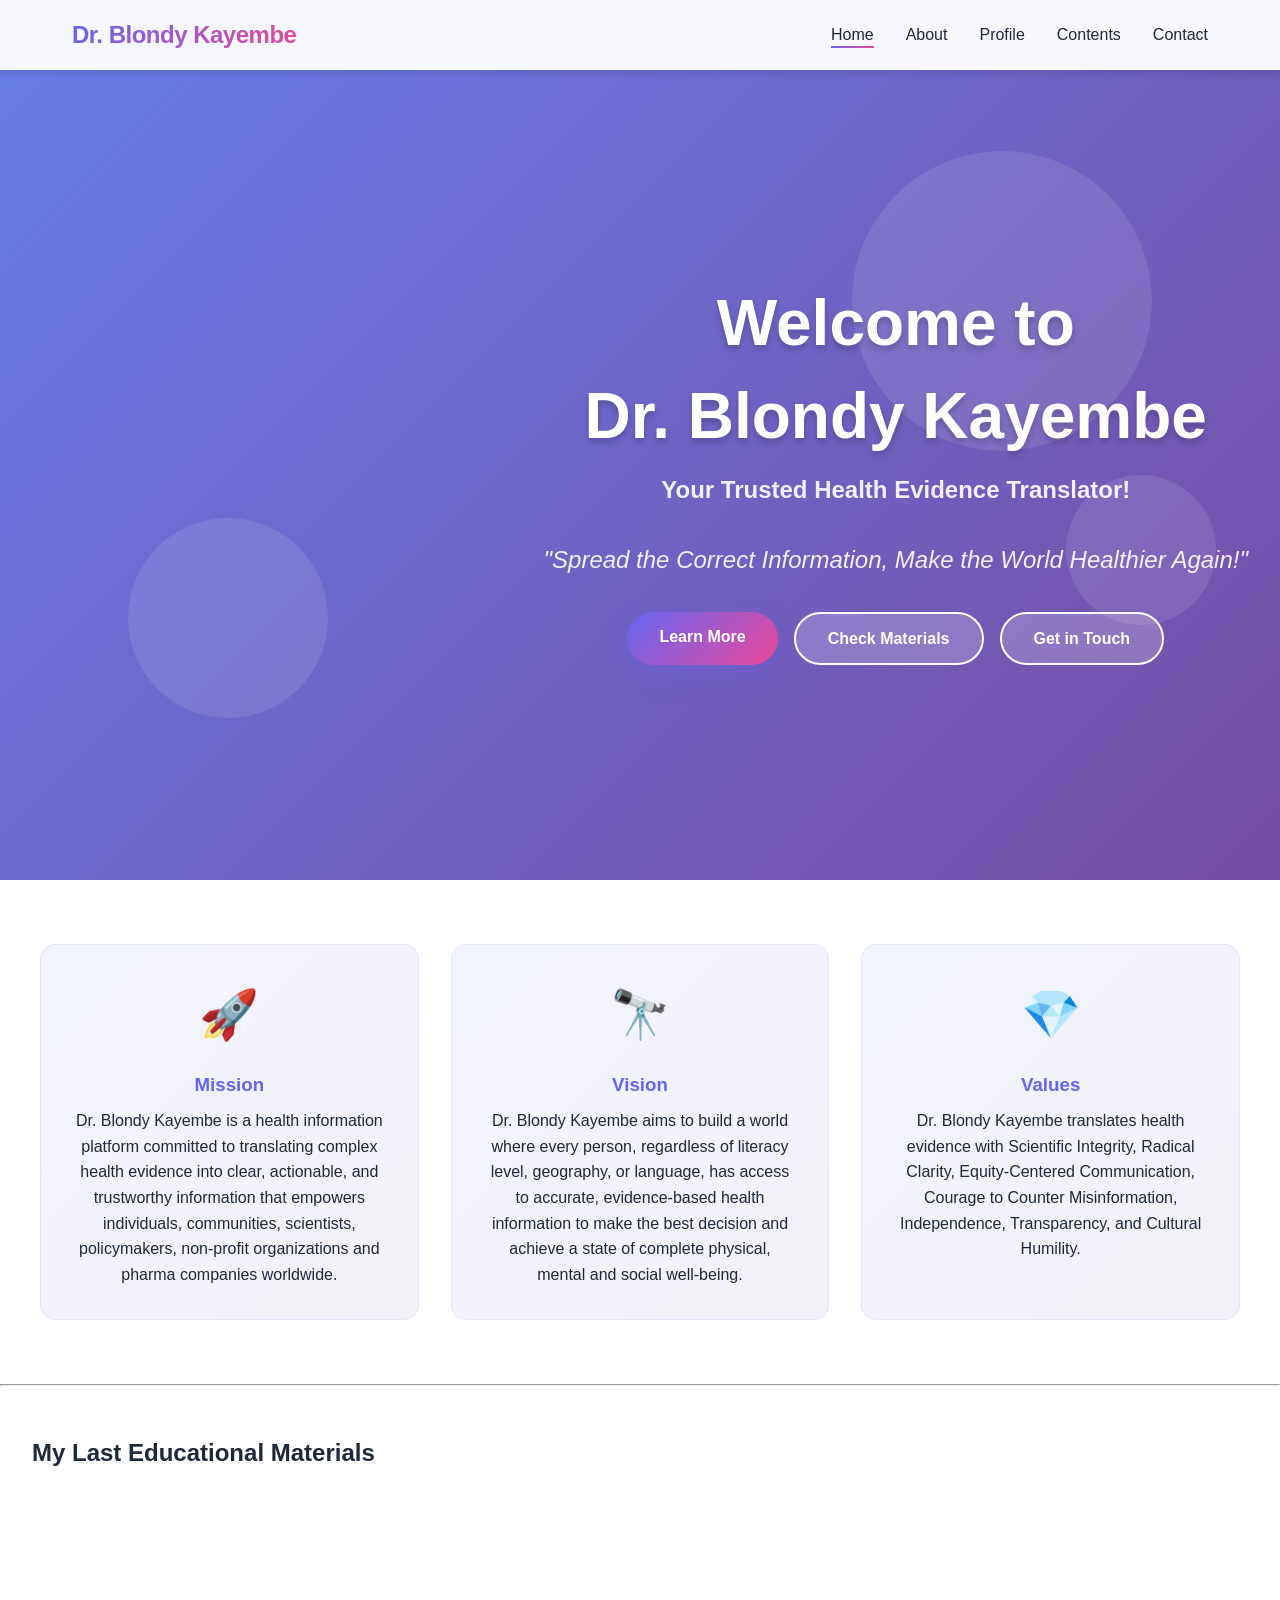
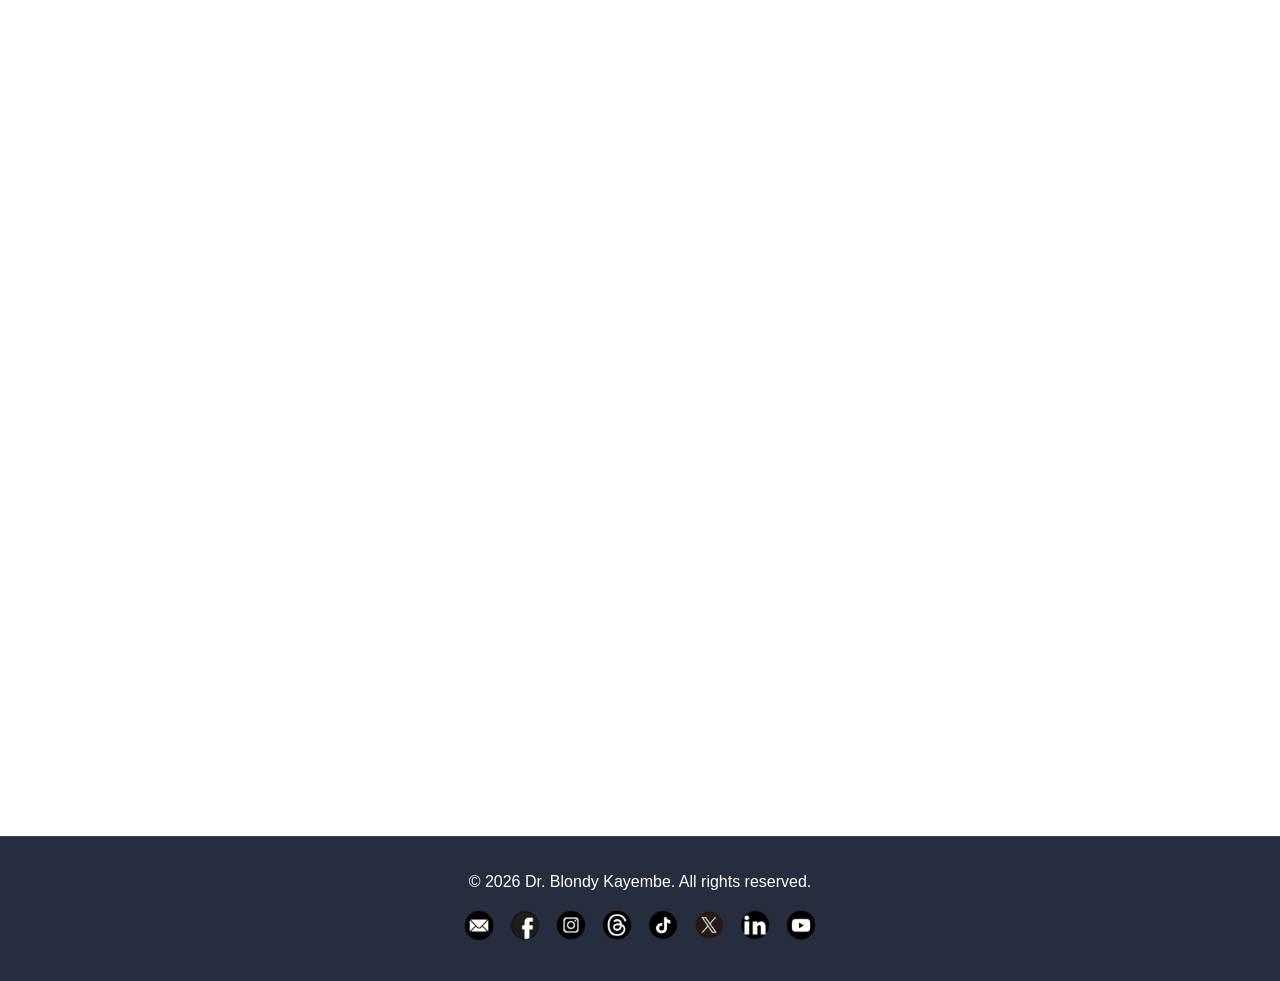
==== commit 8eb3c299: "Update index.html" ====
--- a/index.html
+++ b/index.html
@@ -33,7 +33,7 @@
             </div>
         </div>
         <div class="hero-image">
-            <img width="800" height="auto" src="profile.1.gif" alt="" class="profile-image">
+            <img width="800" height="auto" src="Final.Logo.2.gif" alt="" class="profile-image">
         </div>
         <div class="hero-decoration">
             <div class="floating-shape shape-1"></div>
@@ -56,7 +56,7 @@
                 <h3>Vision</h3>
                 <p>Dr. Blondy Kayembe aims to build a world where every person, regardless of literacy level, 
                     geography, or language, has access to accurate, evidence-based health information to make 
-                    the best decision to achieve a state of complete physical, mental and social well-being.</p>
+                    the best decision and achieve a state of complete physical, mental and social well-being.</p>
             </div>
             <div class="highlight-card">
                 <div class="card-icon">💎</div>
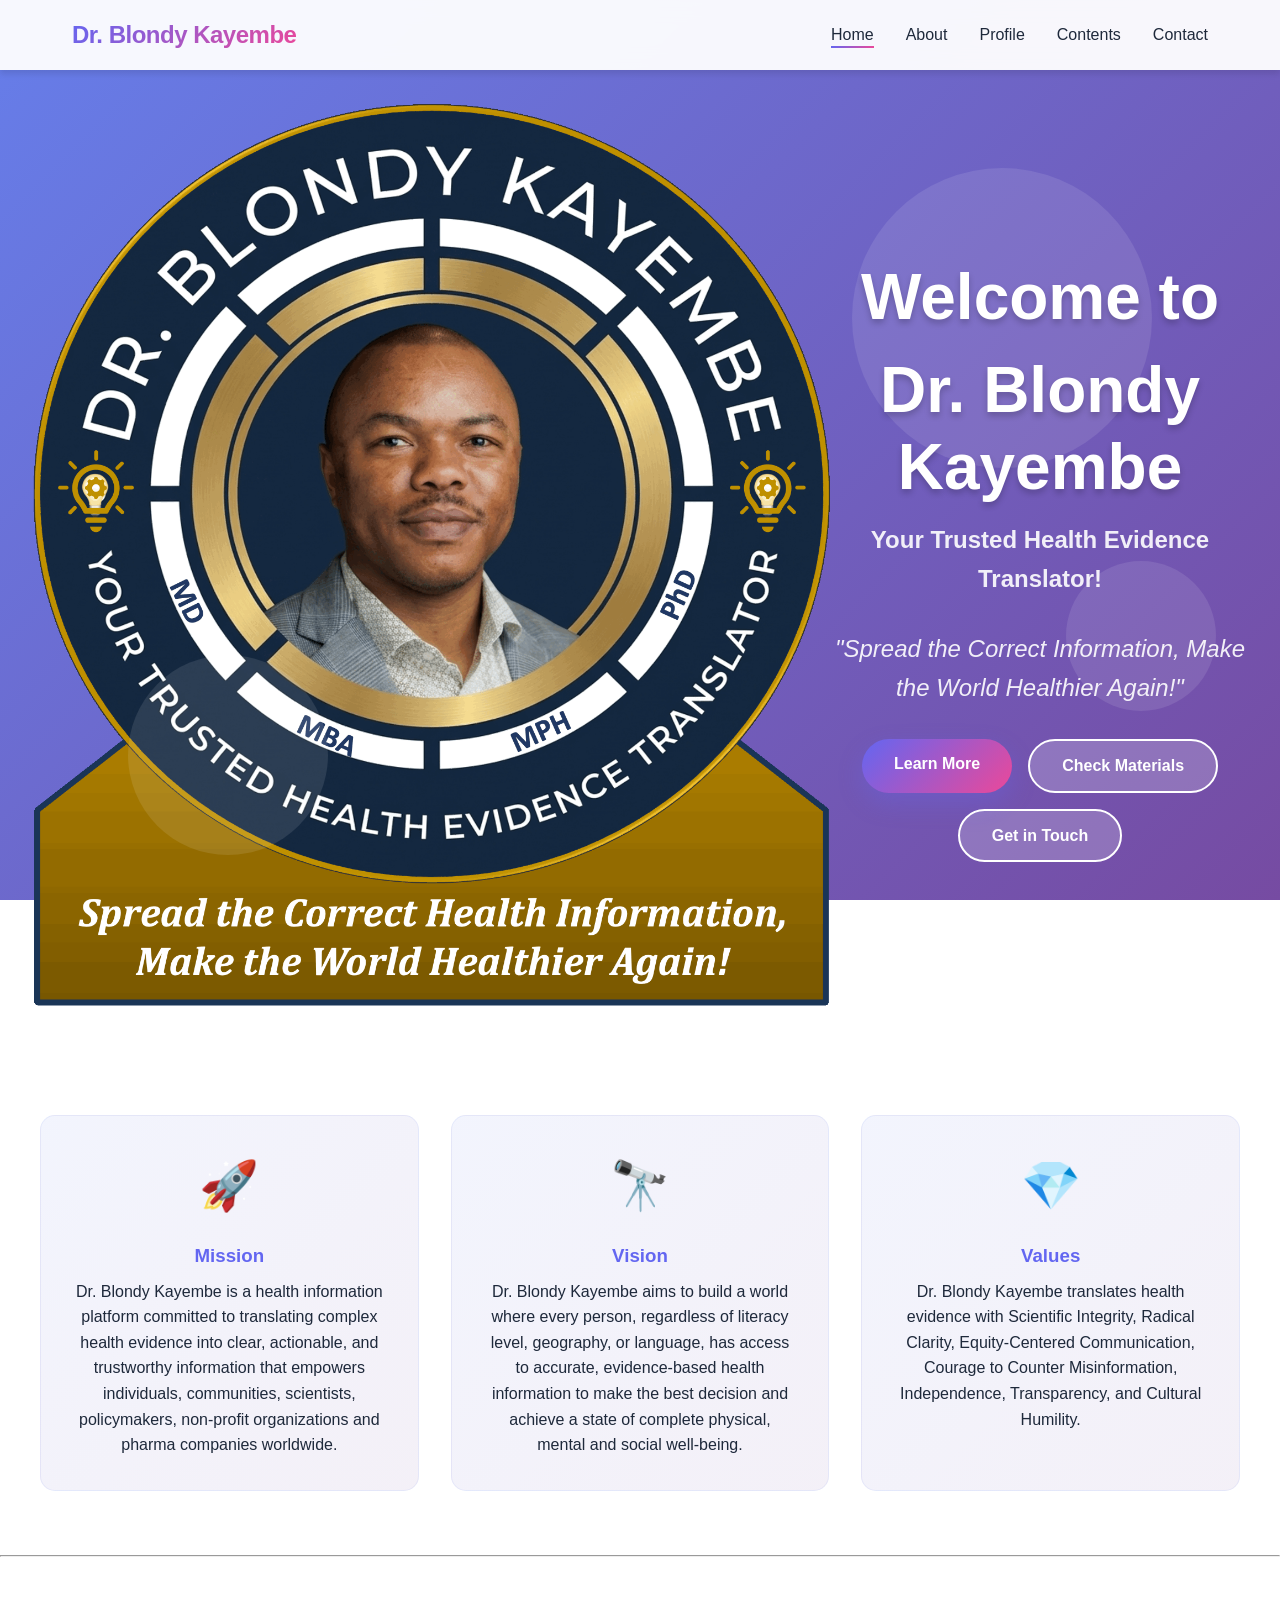
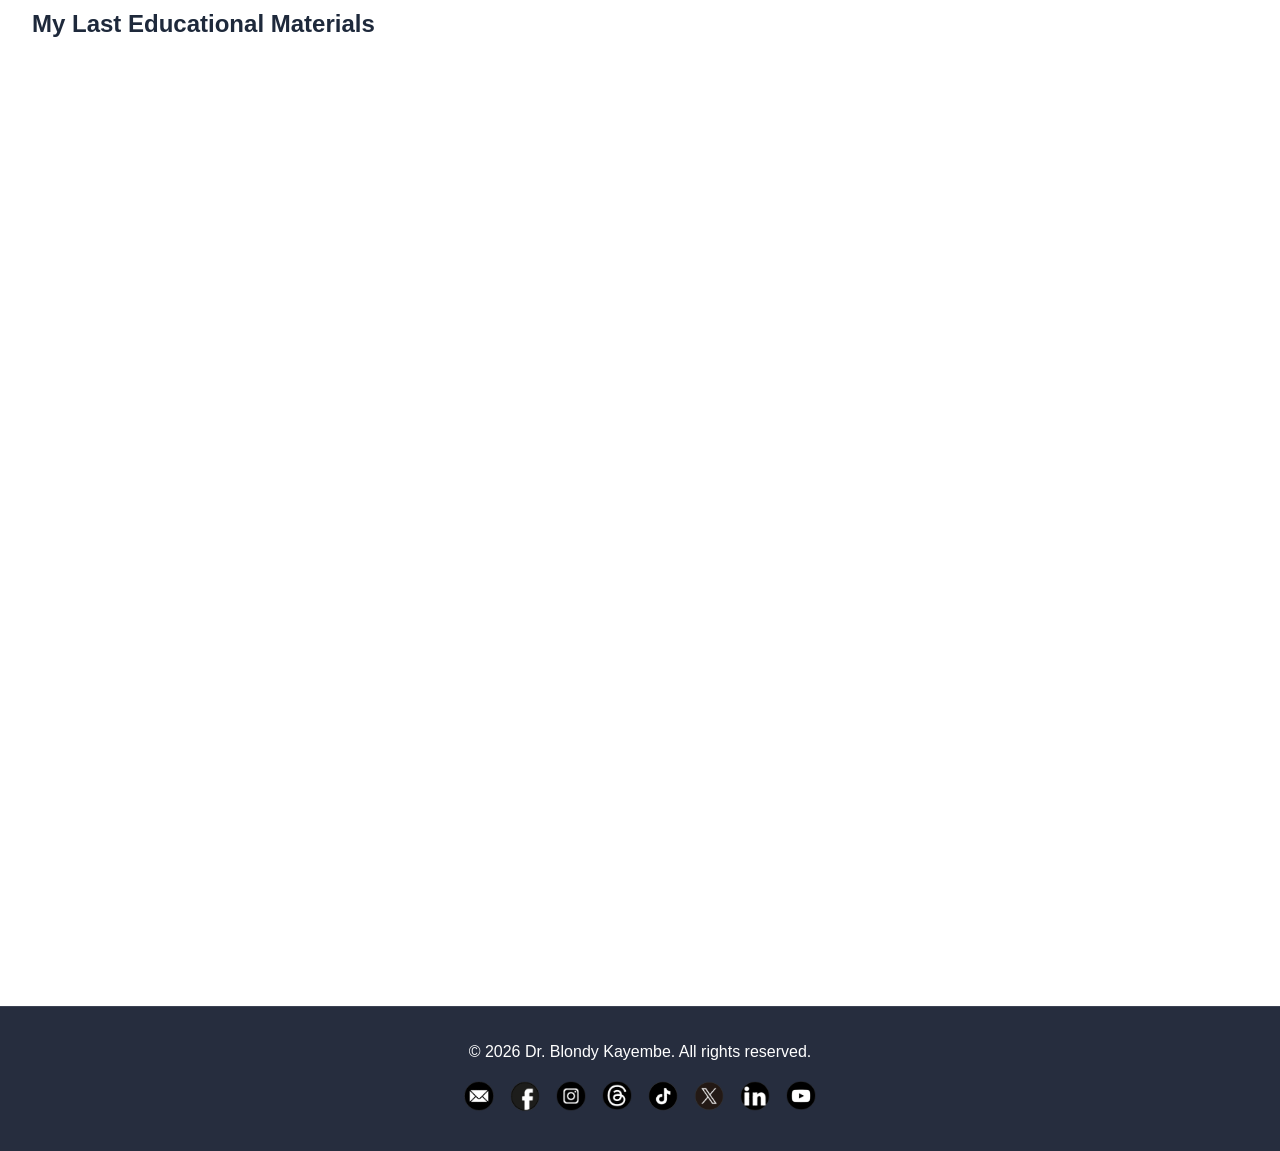
==== commit 6e5b20be: "Update index.html" ====
--- a/index.html
+++ b/index.html
@@ -33,7 +33,7 @@
             </div>
         </div>
         <div class="hero-image">
-            <img width="800" height="auto" src="Final.Logo.2.gif" alt="" class="profile-image">
+            <img width="800" height="auto" src="/assets/logos/Final.Logo.2.gif" alt="" class="profile-image">
         </div>
         <div class="hero-decoration">
             <div class="floating-shape shape-1"></div>
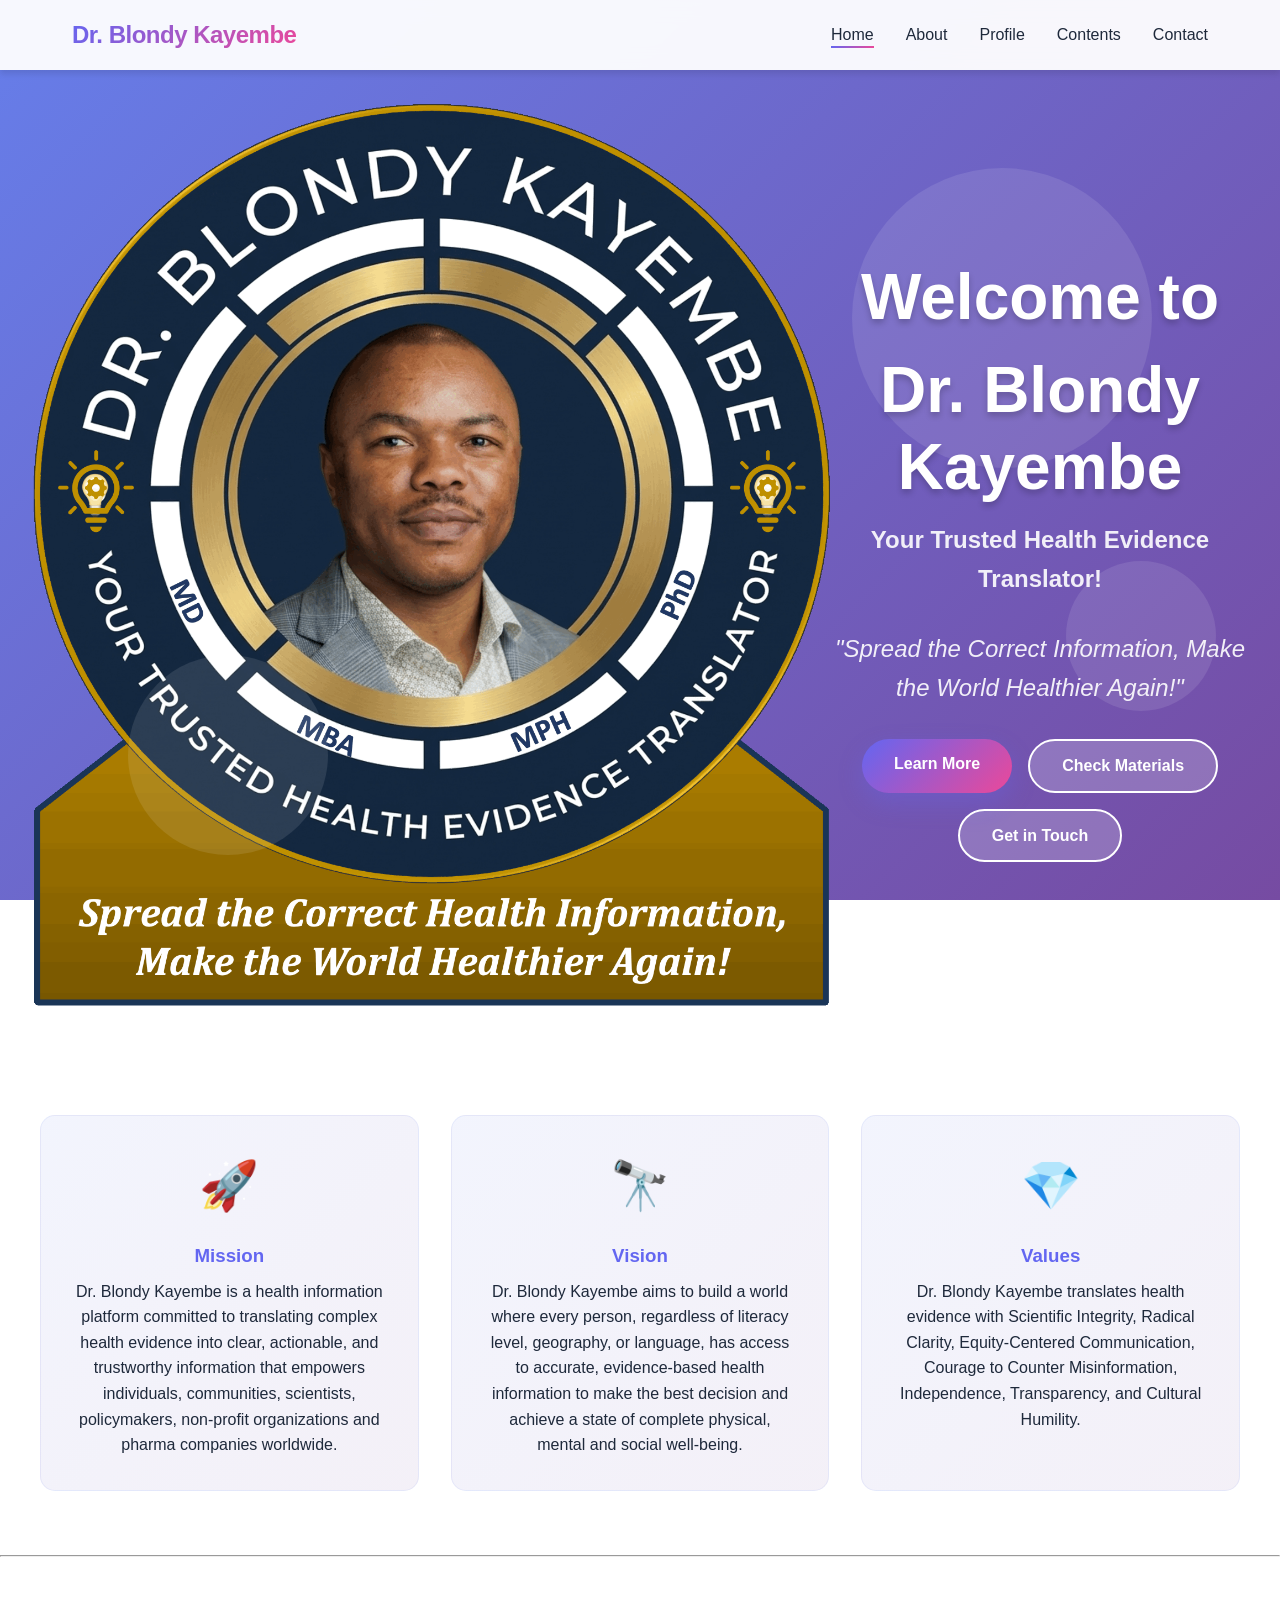
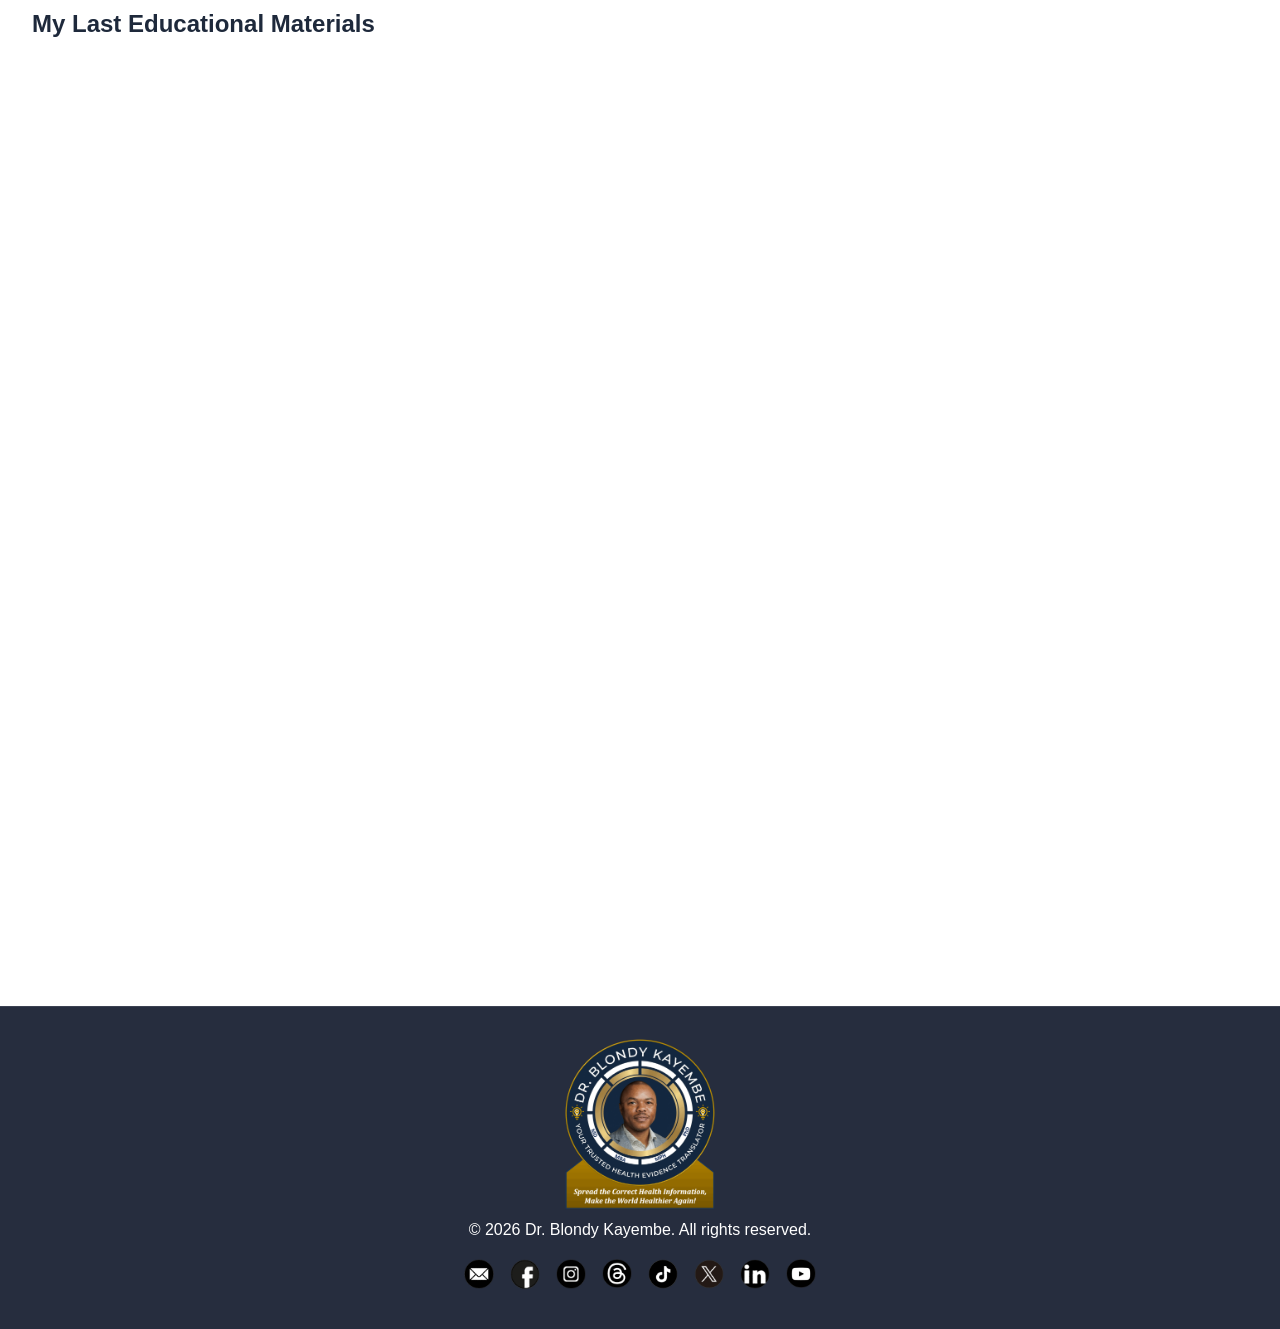
==== commit f9e47606: "Update index.html" ====
--- a/index.html
+++ b/index.html
@@ -81,25 +81,29 @@
 	</section>
 	
     <footer>
+		<div style="display: flex; align-items: center; justify-content: center; gap: 10px;">
+			<a href="https://drblondykayembe.com" target="_blank">
+				<img src="/assets/logos/Final.Logo.2.gif" alt="Logo" style="width: 150px; height: auto"></a>
+		</div>
         <p>&copy; 2026 Dr. Blondy Kayembe. All rights reserved.</p>
         <div class="footer-links">
-                        <p><a href="mailto:contact@drblondykayembe.com" target="_blank">
-								<img src="/assets/logos/Mail.gif" alt="Mail" style="width: 30px; height: auto; cursor: pointer;"></a>
-                            <a href="https://www.facebook.com/drblondykayembe" target="_blank">
-								<img src="/assets/logos/Facebook.gif" alt="Facebook" style="width: 30px; height: auto; cursor: pointer;"></a>
-							<a href="https://www.instagram.com/@drblondykayembe" target="_blank">
-								<img src="/assets/logos/Instagram2.gif" alt="Instagram" style="width: 30px; height: auto; cursor: pointer;"></a>
-							<a href="https://www.threads.com/@drblondykayembe" target="_blank">
-								<img src="/assets/logos/Threads2.gif" alt="Threads" style="width: 30px; height: auto; cursor: pointer;"></a>
-							<a href="https://www.tiktok.com/@drblondykayembe" target="_blank">
-								<img src="/assets/logos/TikTok.gif" alt="TikTok" style="width: 30px; height: auto; cursor: pointer;"></a>
-							<a href="https://www.x.com/drblondykayembe" target="_blank">
-								<img src="/assets/logos/Twitter.gif" alt="Twitter" style="width: 30px; height: auto; cursor: pointer;"></a>
-							<a href="https://www.linkedin.com/in/drblondykayembe" target="_blank">
-								<img src="/assets/logos/LinkedIn2.gif" alt="LinkedIn" style="width: 30px; height: auto; cursor: pointer;"></a>
-							<a href="https://www.youtube.com/@drblondykayembe" target="_blank">
-								<img src="/assets/logos/YouTube2.gif" alt="YouTube" style="width: 30px; height: auto; cursor: pointer;"></a>
-                        </p>
+            <p><a href="mailto:contact@drblondykayembe.com" target="_blank">
+					<img src="/assets/logos/Mail.gif" alt="Mail" style="width: 30px; height: auto; cursor: pointer;"></a>
+                <a href="https://www.facebook.com/drblondykayembe" target="_blank">
+					<img src="/assets/logos/Facebook.gif" alt="Facebook" style="width: 30px; height: auto; cursor: pointer;"></a>
+				<a href="https://www.instagram.com/@drblondykayembe" target="_blank">
+					<img src="/assets/logos/Instagram2.gif" alt="Instagram" style="width: 30px; height: auto; cursor: pointer;"></a>
+				<a href="https://www.threads.com/@drblondykayembe" target="_blank">
+					<img src="/assets/logos/Threads2.gif" alt="Threads" style="width: 30px; height: auto; cursor: pointer;"></a>
+				<a href="https://www.tiktok.com/@drblondykayembe" target="_blank">
+					<img src="/assets/logos/TikTok.gif" alt="TikTok" style="width: 30px; height: auto; cursor: pointer;"></a>
+				<a href="https://www.x.com/drblondykayembe" target="_blank">
+					<img src="/assets/logos/Twitter.gif" alt="Twitter" style="width: 30px; height: auto; cursor: pointer;"></a>
+				<a href="https://www.linkedin.com/in/drblondykayembe" target="_blank">
+					<img src="/assets/logos/LinkedIn2.gif" alt="LinkedIn" style="width: 30px; height: auto; cursor: pointer;"></a>
+				<a href="https://www.youtube.com/@drblondykayembe" target="_blank">
+					<img src="/assets/logos/YouTube2.gif" alt="YouTube" style="width: 30px; height: auto; cursor: pointer;"></a>
+            </p>
         </div>
 	
     </footer>
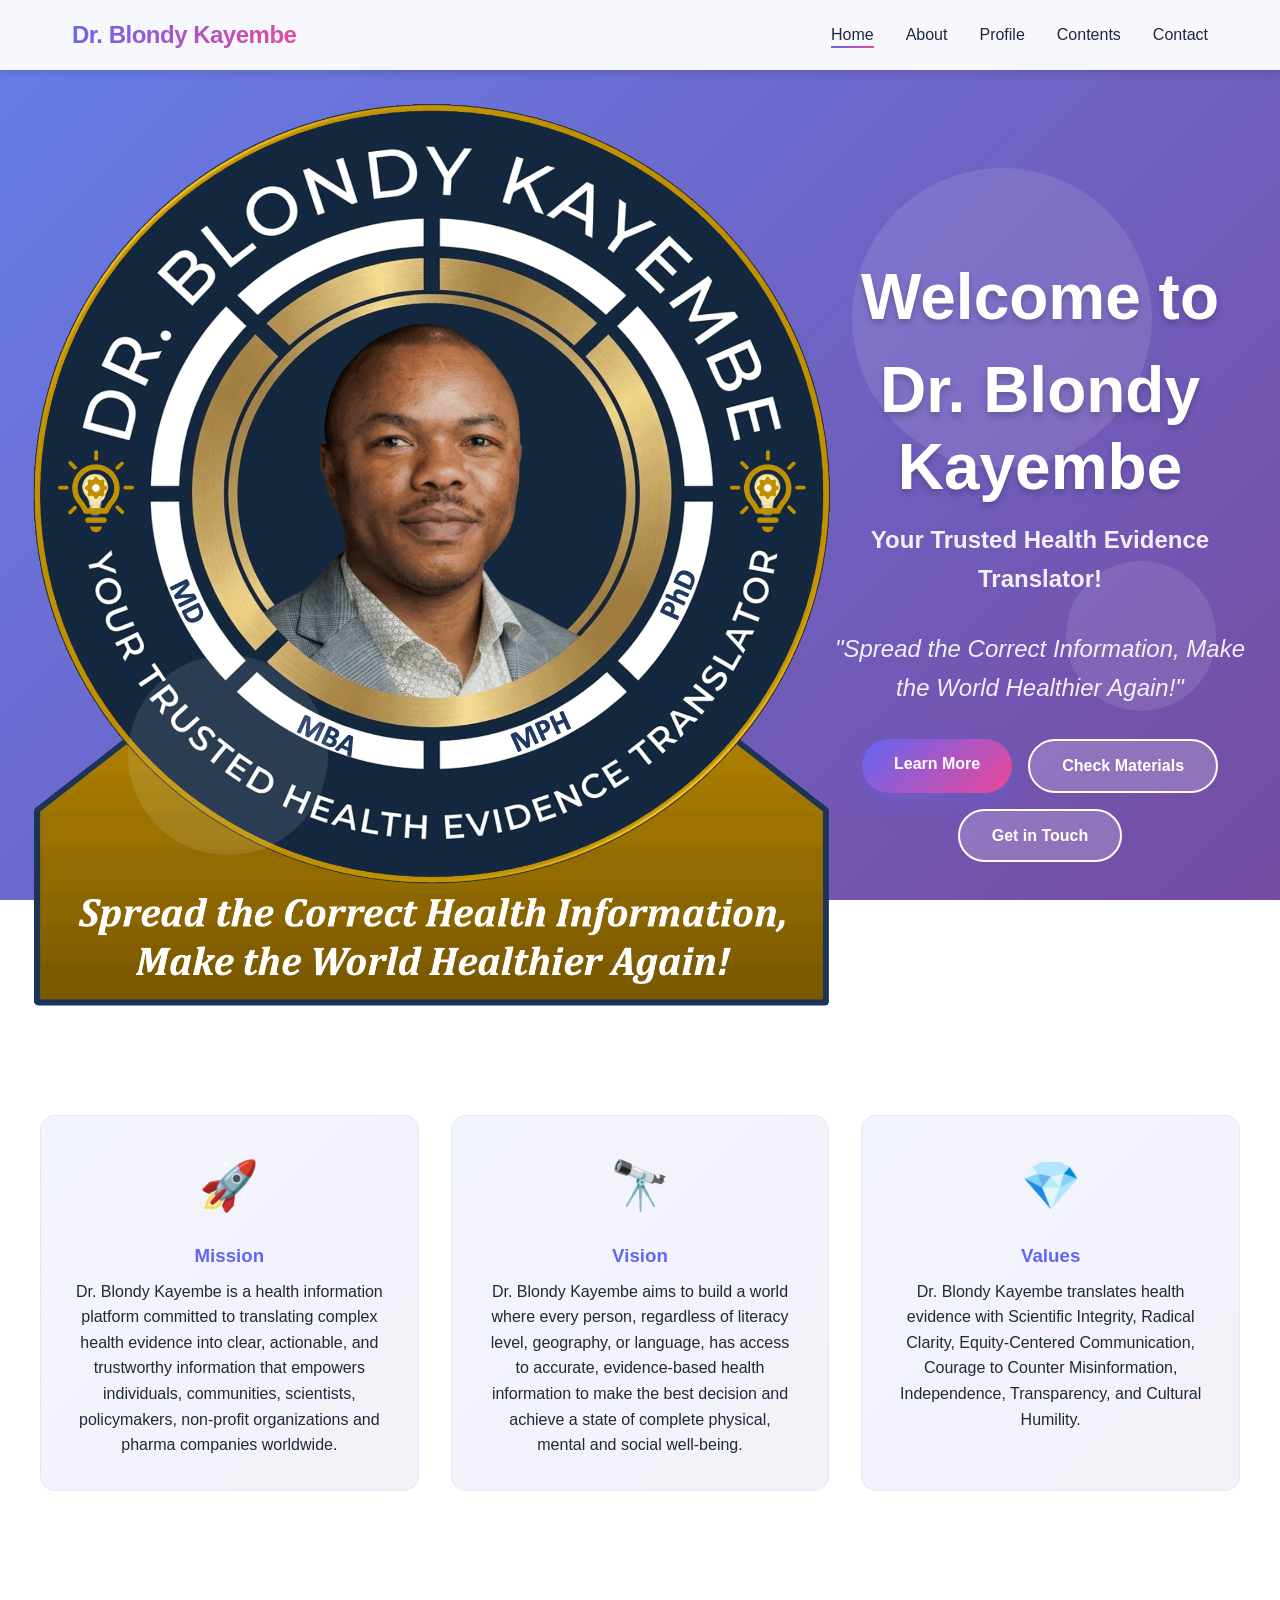
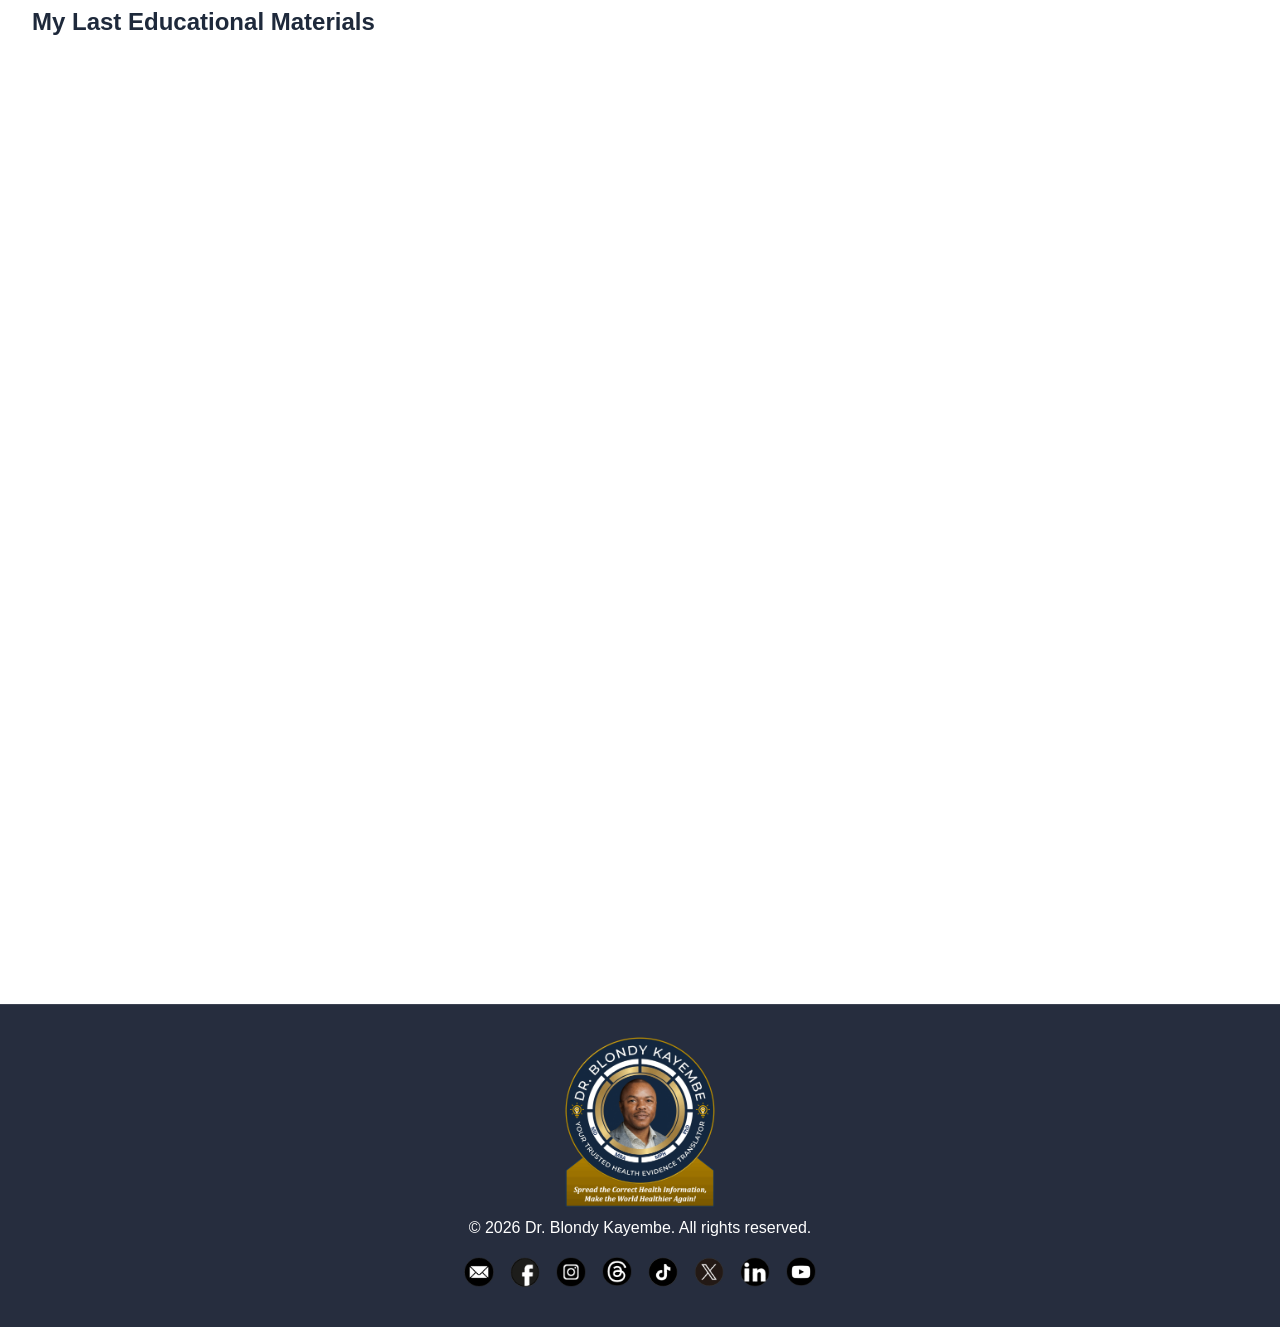
==== commit c88e7fb5: "Update index.html" ====
--- a/index.html
+++ b/index.html
@@ -67,7 +67,6 @@
         </div>
     </section>
 
-	<hr class="separator">
 	<!-- Section LinkedIn -->
 	<section class="linkedin-embed">
 		<header class="major">
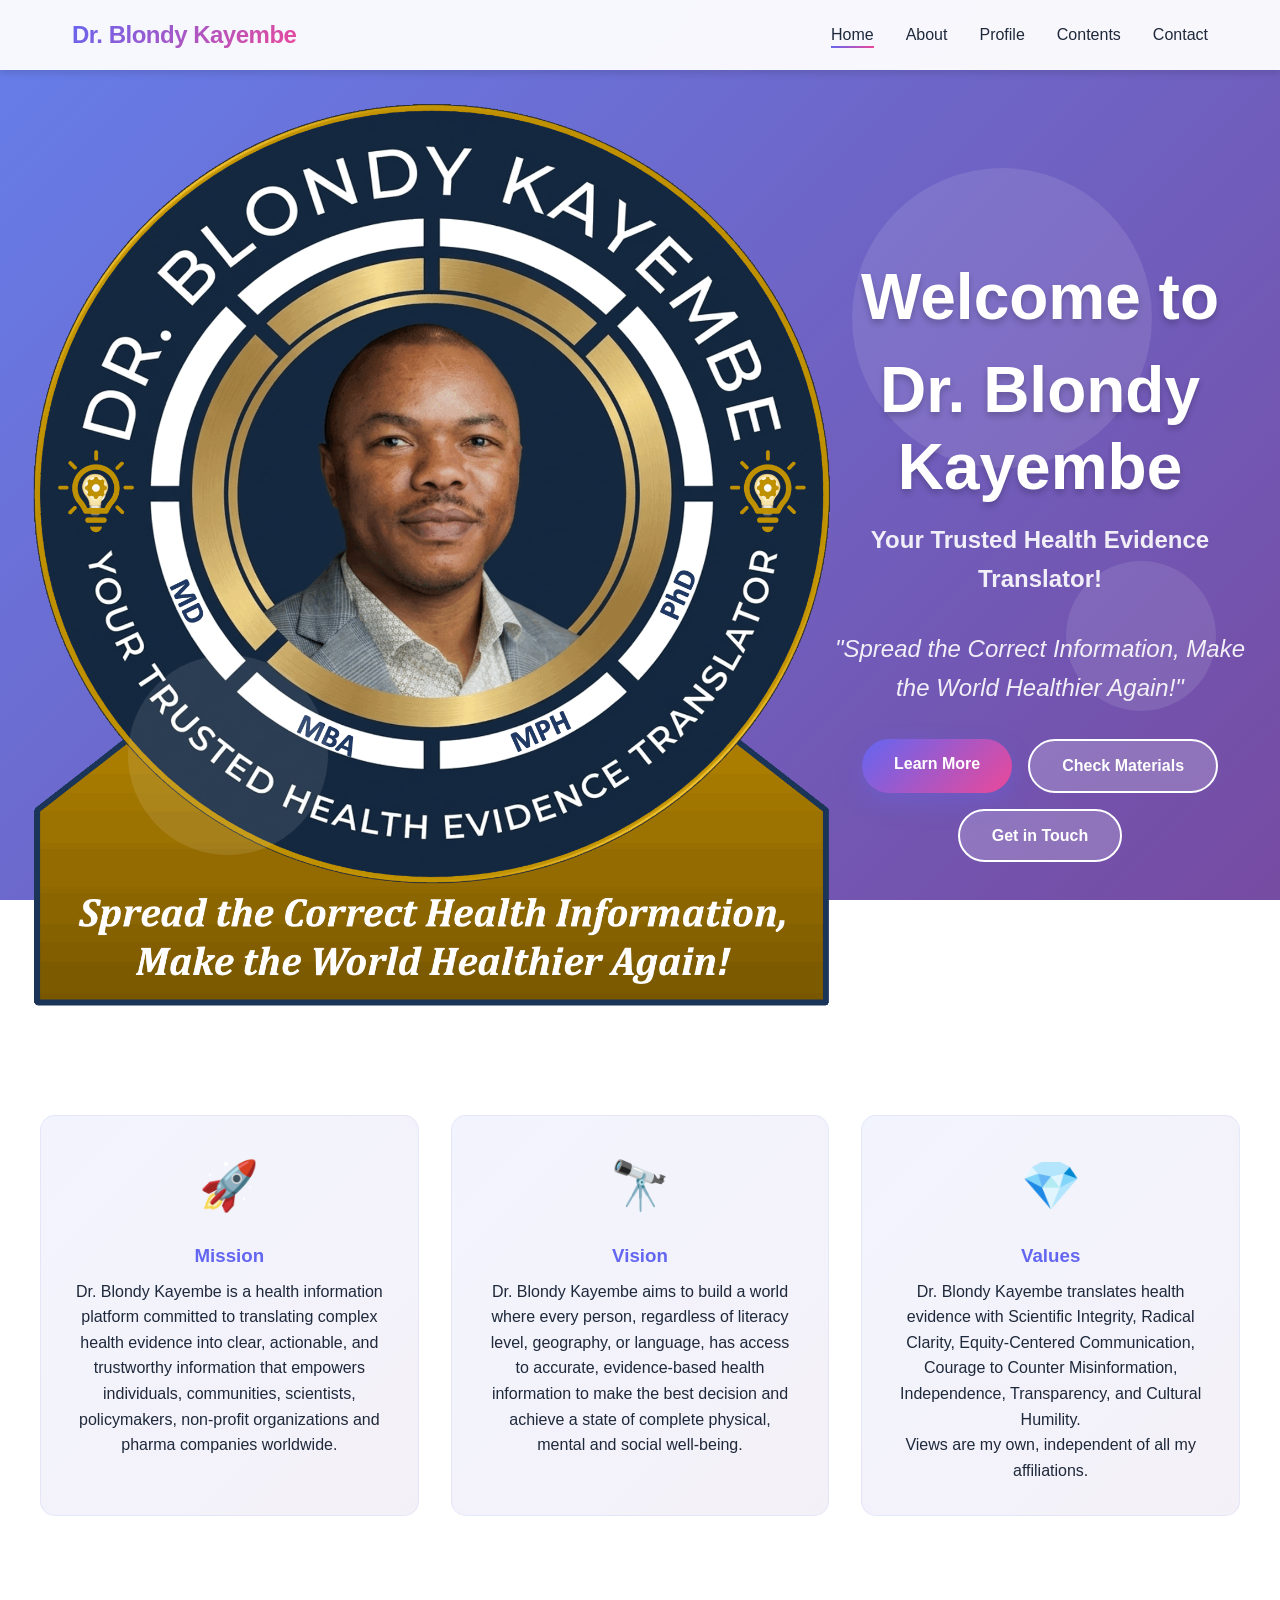
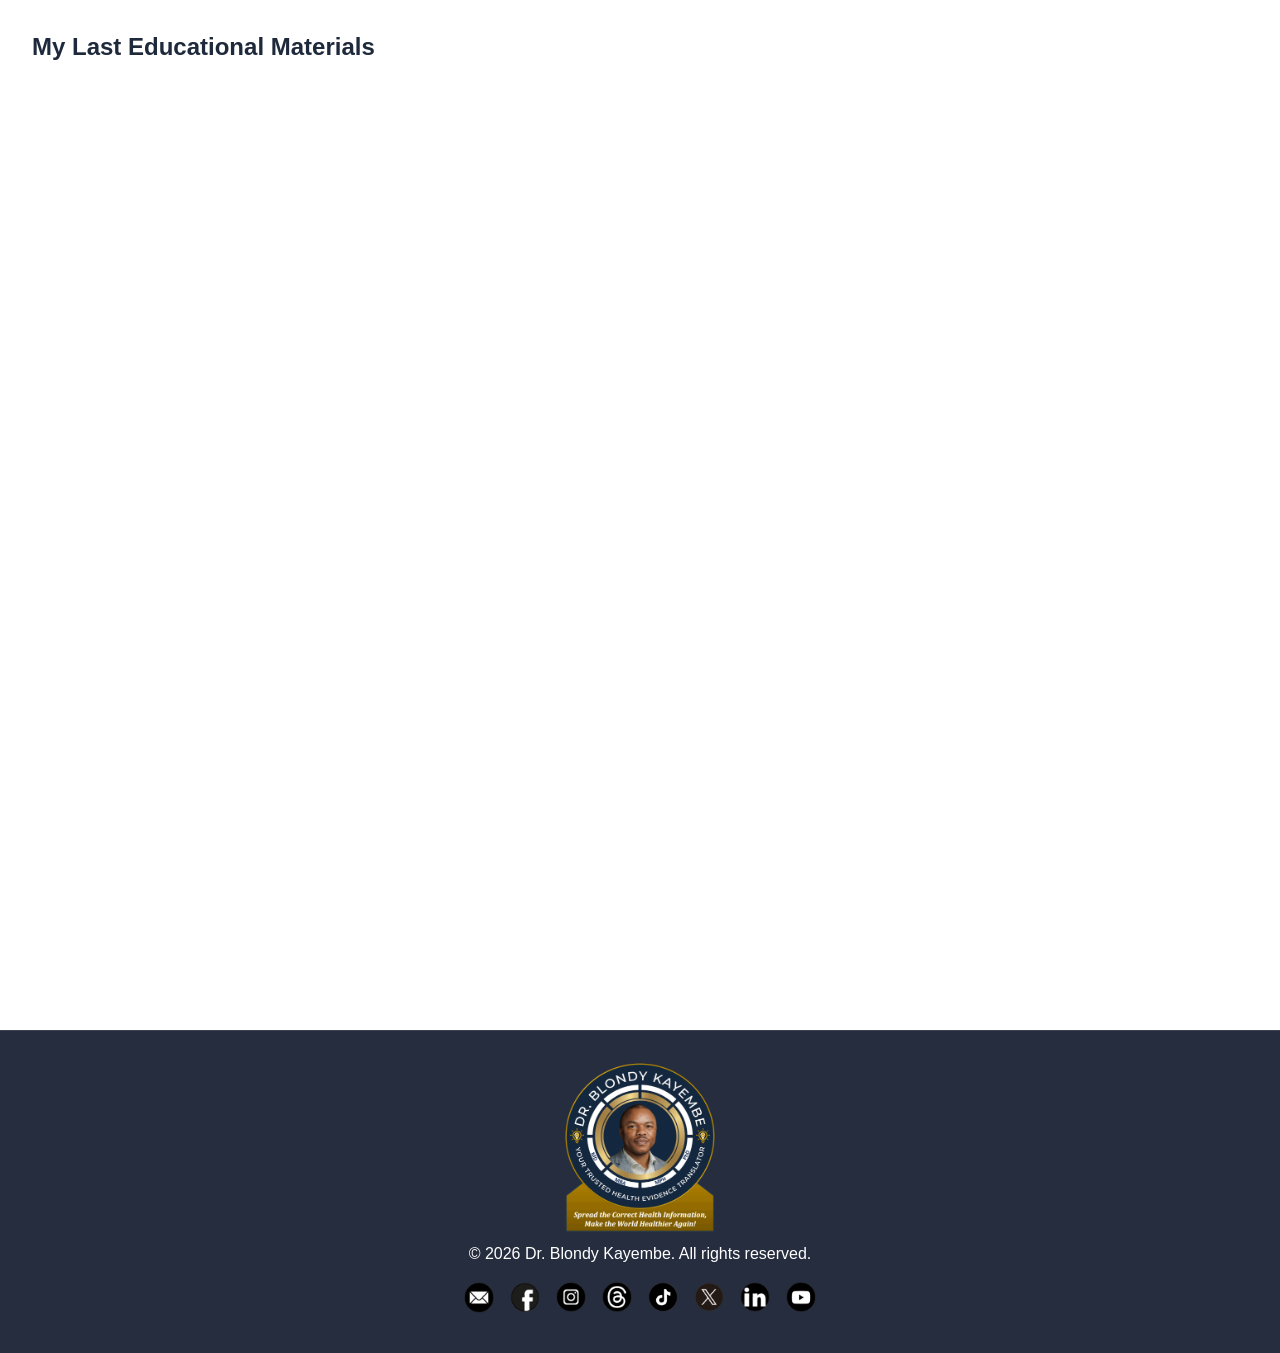
==== commit 2baef494: "Update index.html" ====
--- a/index.html
+++ b/index.html
@@ -63,6 +63,7 @@
                 <h3>Values</h3>
                 <p>Dr. Blondy Kayembe translates health evidence with Scientific Integrity, Radical Clarity, Equity-Centered 
                     Communication, Courage to Counter Misinformation, Independence, Transparency, and Cultural Humility.</p>
+				<p>Views are my own, independent of all my affiliations.</p>
             </div>
         </div>
     </section>
